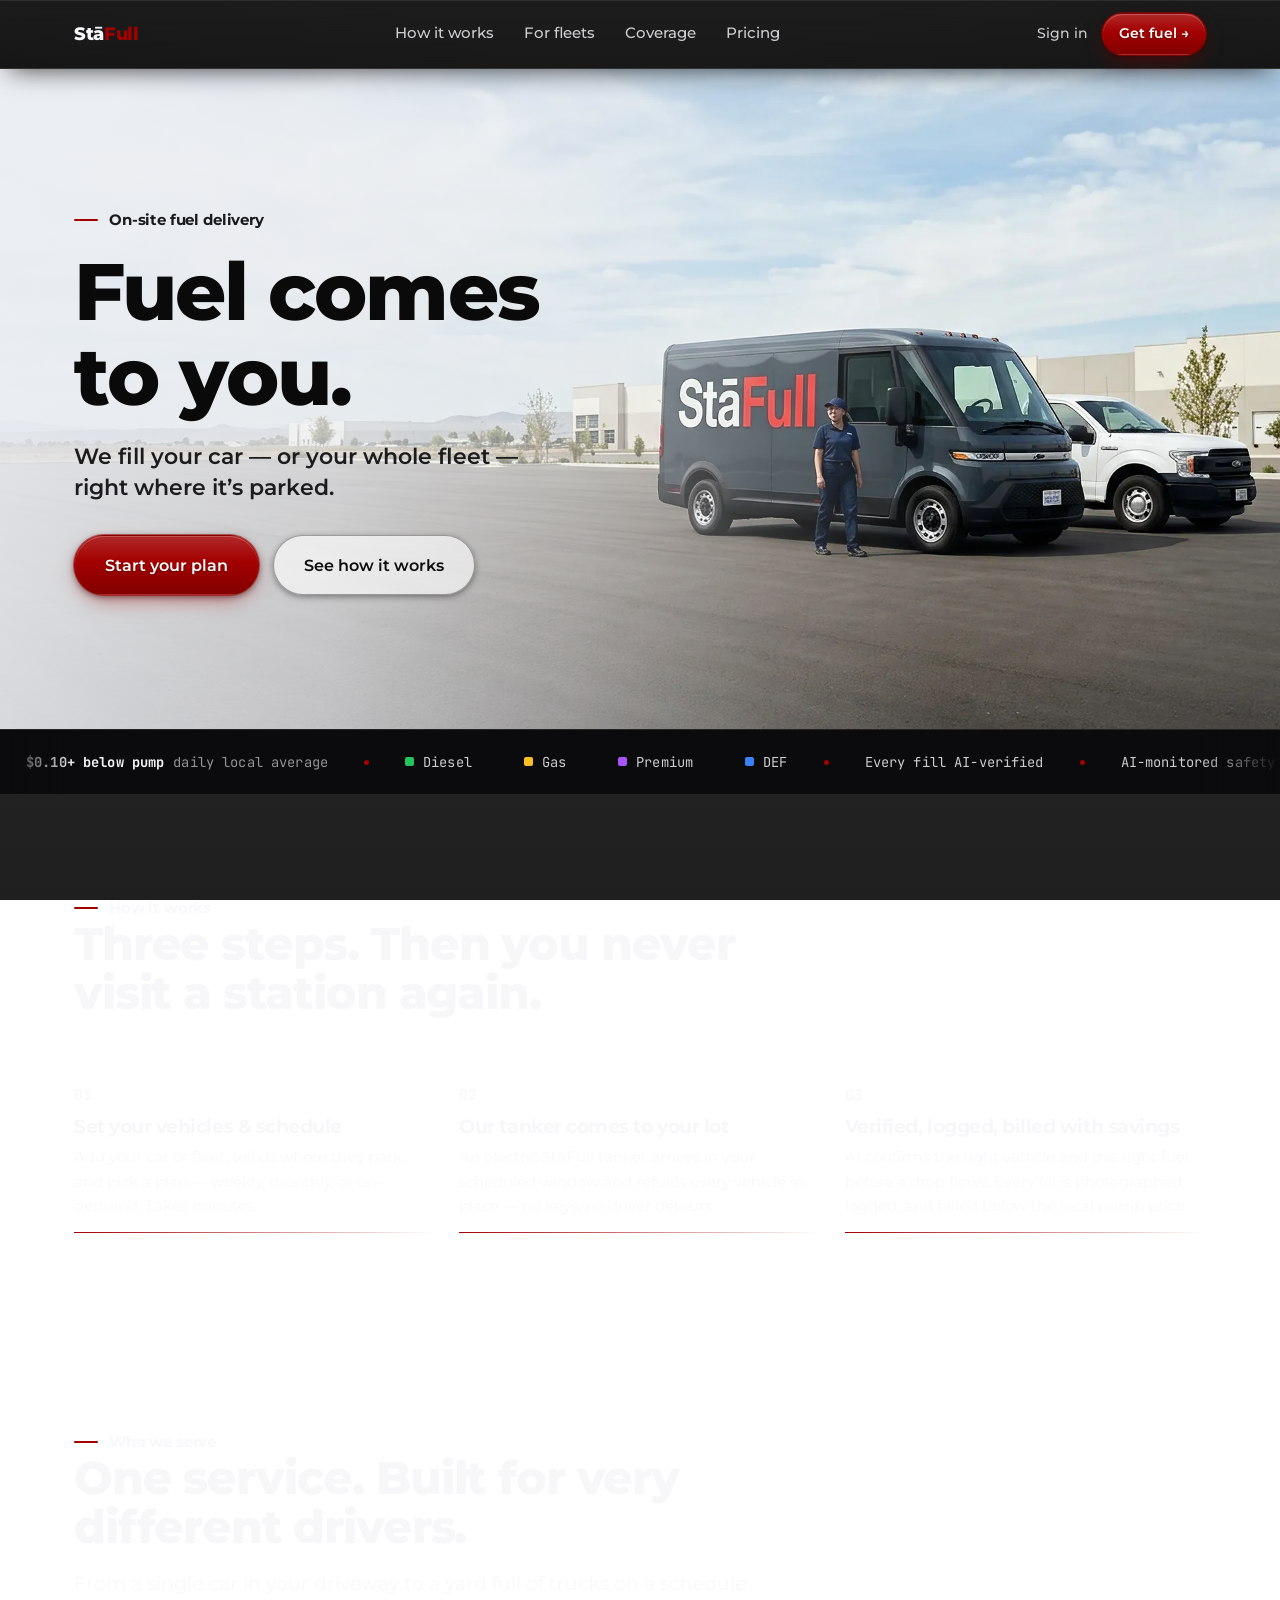
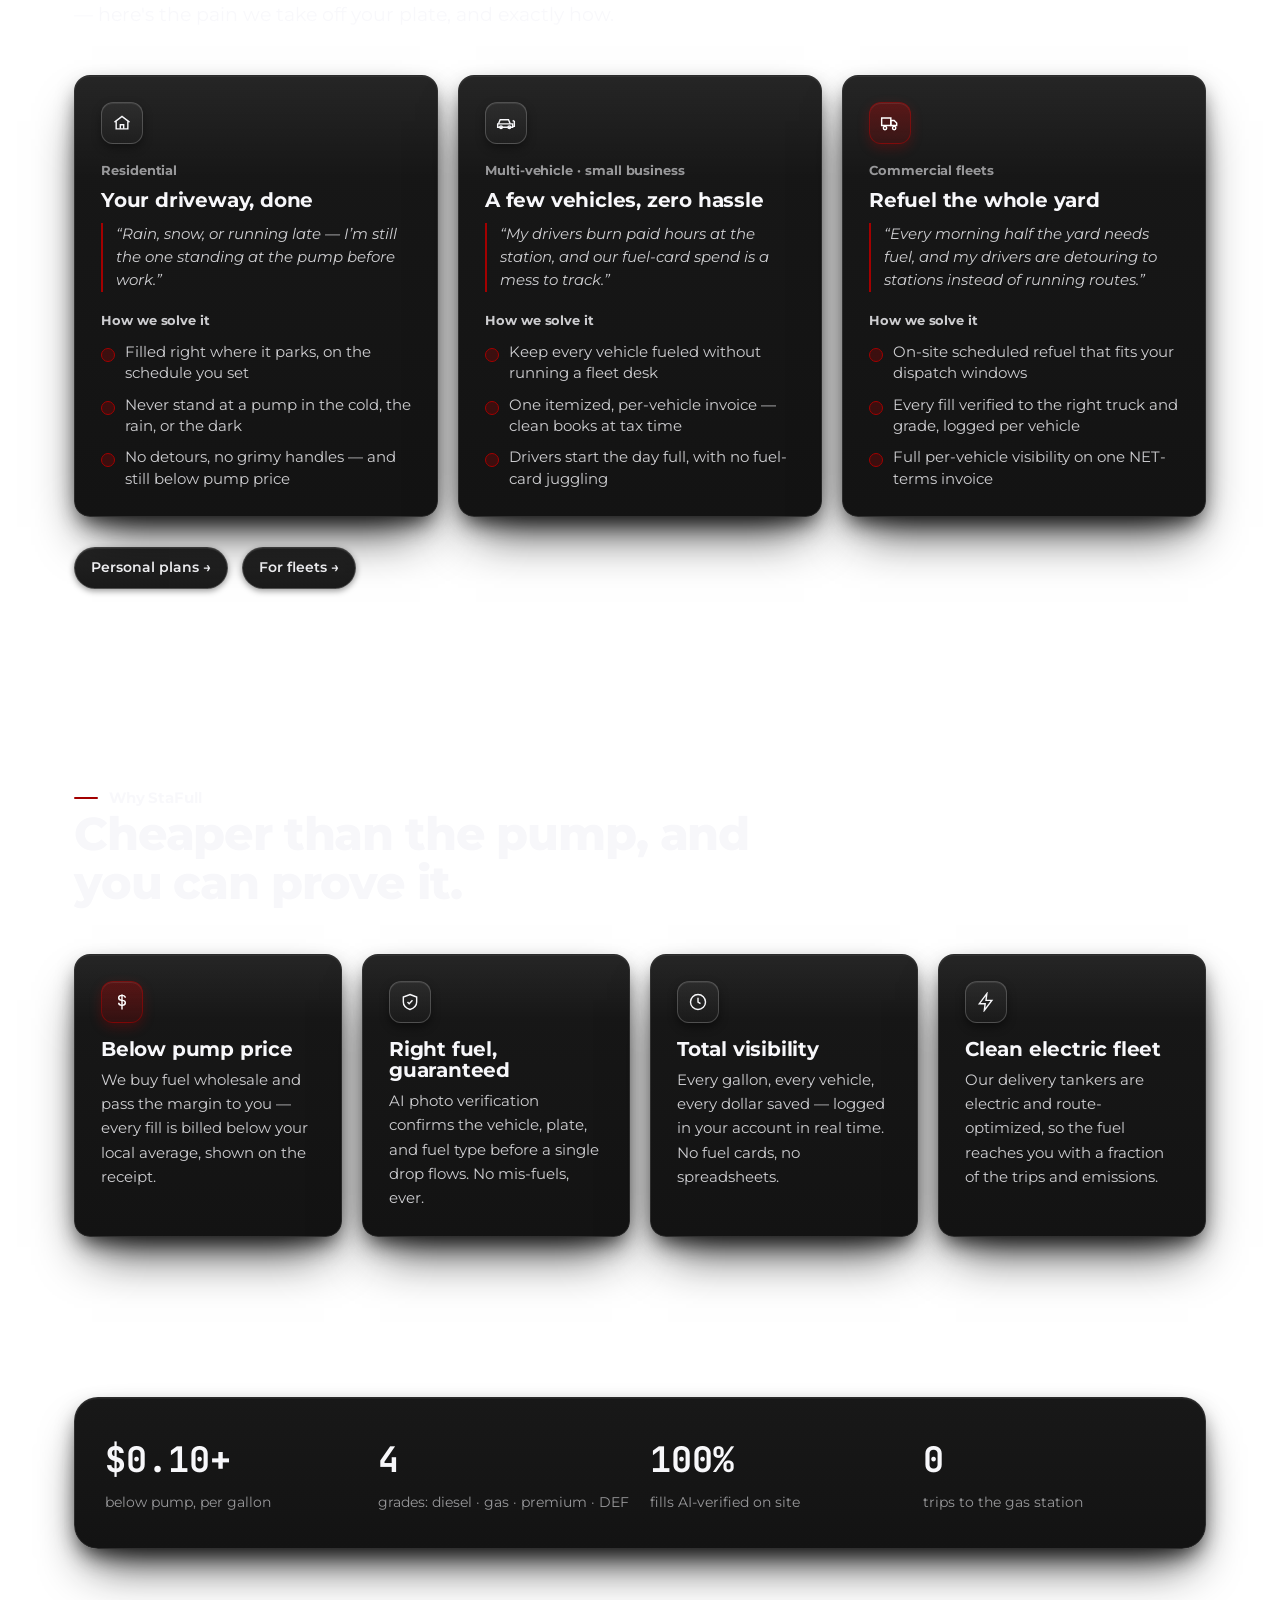
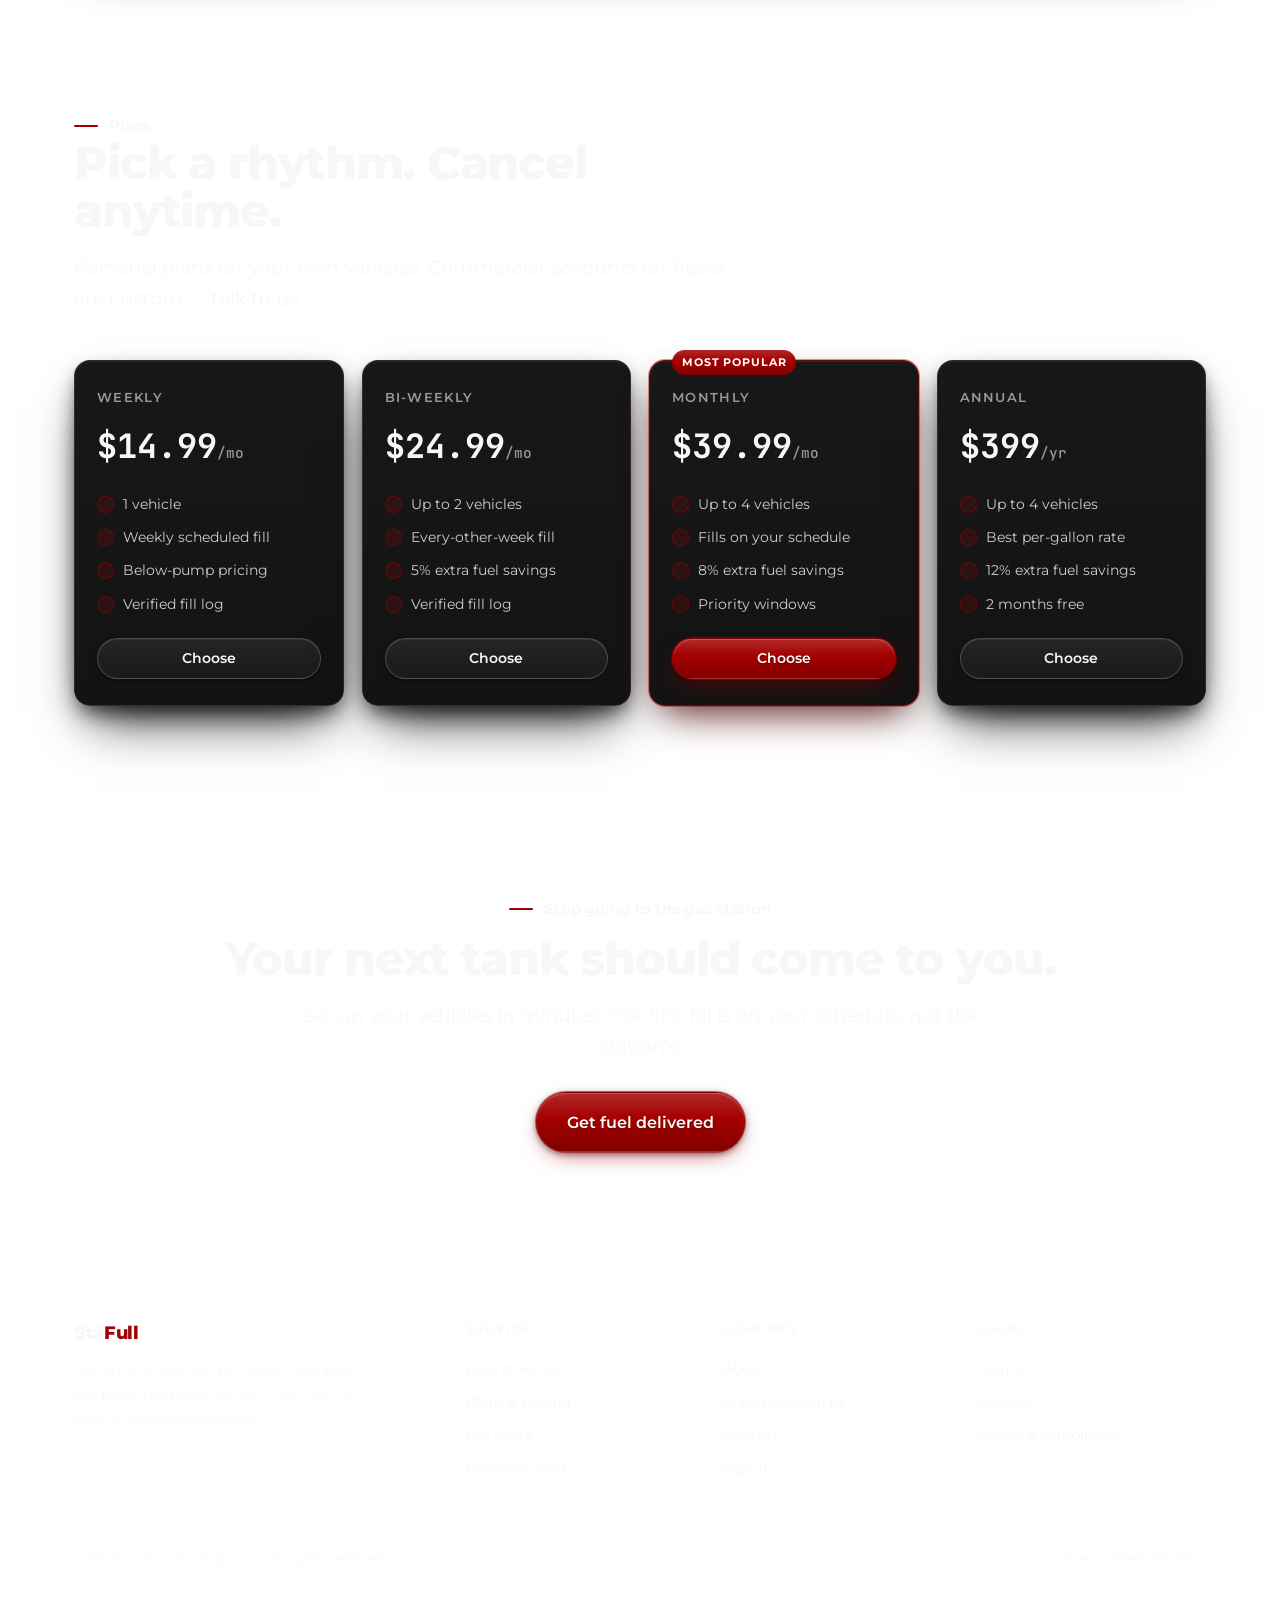
==== index.html @ de15015b "StaFull — marketing site + role-based product demo Mobile on-site fuel-delivery service. Zero-build " ====
<!DOCTYPE html>
<html lang="en">
<head>
<meta charset="UTF-8">
<meta name="viewport" content="width=device-width, initial-scale=1.0">
<title>StaFull — fuel delivered to your vehicle, for less than the pump</title>
<meta name="description" content="StaFull delivers fuel on-site to your car or your whole fleet — diesel, gas, premium, DEF — right where it's parked, for less than the pump. No detours, no fuel cards, every gallon verified.">
<meta name="theme-color" content="#08080a">
<link rel="icon" type="image/svg+xml" href="logo.svg">
<link rel="canonical" href="https://stafull.com/">
<meta property="og:type" content="website">
<meta property="og:title" content="StaFull — fuel comes to you.">
<meta property="og:description" content="On-site fuel delivery for your car or fleet, for less than the pump. Every gallon verified and logged.">
<meta property="og:url" content="https://stafull.com/">
<meta property="og:image" content="https://stafull.com/og.png">
<meta name="twitter:card" content="summary_large_image">
<meta name="twitter:image" content="https://stafull.com/og.png">
<link rel="preconnect" href="https://fonts.googleapis.com">
<link rel="preconnect" href="https://fonts.gstatic.com" crossorigin>
<link href="https://fonts.googleapis.com/css2?family=Montserrat:wght@400;500;600;700;800&family=JetBrains+Mono:wght@400;500;600;700&display=swap" rel="stylesheet">
<link rel="stylesheet" href="styles.css">
</head>
<body>
<a class="skip" href="#main">Skip to content</a>

<header class="site-head">
  <div class="wrap nav">
    <a class="brand" href="index.html" aria-label="StaFull home">
      
      <span>Stā<b>Full</b></span>
    </a>
    <nav class="nav-links" aria-label="Primary">
      <a href="index.html#how">How it works</a>
      <a href="fleets.html">For fleets</a>
      <a href="coverage.html">Coverage</a>
      <a href="pricing.html">Pricing</a>
    </nav>
    <div class="nav-actions">
      <a href="signin.html" class="signin-link desktop">Sign in</a>
      <a href="signin.html" class="btn btn-red btn-sm">Get fuel &rarr;</a>
      <button class="burger" id="burger" aria-label="Menu" aria-expanded="false"><span></span><span></span><span></span></button>
    </div>
  </div>
  <div class="mobile-menu" id="mobile-menu">
    <a href="index.html#how">How it works</a>
    <a href="fleets.html">For fleets</a>
    <a href="coverage.html">Coverage</a>
    <a href="pricing.html">Pricing</a>
    <a href="signin.html">Sign in</a>
  </div>
</header>

<main id="main">

<!-- HERO -->
<section class="hero">
  <div class="hero-img" aria-hidden="true">
    <picture><source srcset="hero.webp" type="image/webp"><img src="hero.jpg" alt="A StaFull electric delivery van and uniformed driver parked beside a customer's pickup truck"></picture>
  </div>
  <div class="hero-scrim" aria-hidden="true"></div>
  <div class="wrap hero-inner">
    <div class="hero-copy" data-rise>
      <span class="kicker">On-site fuel delivery</span>
      <h1 class="h-hero">Fuel comes to you.</h1>
      <p class="hero-sub">We fill your car &mdash; or your whole fleet &mdash; right where it&rsquo;s parked.</p>
      <div class="hero-cta">
        <a href="signin.html" class="btn btn-red btn-lg">Start your plan</a>
        <a href="index.html#how" class="btn btn-ghost btn-lg">See how it works</a>
      </div>
    </div>
  </div>
</section>

<!-- TRUST MARQUEE — section separator -->
<div class="mq" aria-label="StaFull at a glance: $0.10 or more below pump on the daily local average; diesel, gas, premium and DEF; every fill AI-verified; AI-monitored safety; no fuel cards; on your schedule; cancel anytime; licensed and insured; EV tanker fleet; serving Dallas–Fort Worth. Compliant with US DOT, PHMSA hazmat regulations, EPA SPCC, OSHA and NFPA 30A.">
  <div class="mq-track" aria-hidden="true">
    <span class="mq-item"><b>$0.10+ below pump</b><span class="mq-mut">daily local average</span></span><span class="mq-dot"></span>
    <span class="mq-item"><i class="mq-fd diesel"></i>Diesel</span><span class="mq-item"><i class="mq-fd gas"></i>Gas</span><span class="mq-item"><i class="mq-fd premium"></i>Premium</span><span class="mq-item"><i class="mq-fd def"></i>DEF</span><span class="mq-dot"></span>
    <span class="mq-item">Every fill AI-verified</span><span class="mq-dot"></span>
    <span class="mq-item">AI-monitored safety</span><span class="mq-dot"></span>
    <span class="mq-item">No fuel cards</span><span class="mq-dot"></span>
    <span class="mq-item">On your schedule</span><span class="mq-dot"></span>
    <span class="mq-item">Cancel anytime</span><span class="mq-dot"></span>
    <span class="mq-item">Licensed &amp; insured</span><span class="mq-dot"></span>
    <span class="mq-item">EV tanker fleet</span><span class="mq-dot"></span>
    <span class="mq-item">Serving Dallas&ndash;Fort Worth</span><span class="mq-dot"></span>
    <img class="mq-badge" src="assets/reg-dot.svg" alt="US DOT compliant" width="74" height="38"><img class="mq-badge" src="assets/reg-phmsa.svg" alt="PHMSA hazmat compliant" width="100" height="38"><img class="mq-badge" src="assets/reg-epa.svg" alt="EPA SPCC compliant" width="74" height="38"><img class="mq-badge" src="assets/reg-osha.svg" alt="OSHA compliant" width="84" height="38"><img class="mq-badge" src="assets/reg-nfpa.svg" alt="NFPA 30A compliant" width="120" height="38"><span class="mq-dot"></span>
    <span class="mq-item"><b>$0.10+ below pump</b><span class="mq-mut">daily local average</span></span><span class="mq-dot"></span>
    <span class="mq-item"><i class="mq-fd diesel"></i>Diesel</span><span class="mq-item"><i class="mq-fd gas"></i>Gas</span><span class="mq-item"><i class="mq-fd premium"></i>Premium</span><span class="mq-item"><i class="mq-fd def"></i>DEF</span><span class="mq-dot"></span>
    <span class="mq-item">Every fill AI-verified</span><span class="mq-dot"></span>
    <span class="mq-item">AI-monitored safety</span><span class="mq-dot"></span>
    <span class="mq-item">No fuel cards</span><span class="mq-dot"></span>
    <span class="mq-item">On your schedule</span><span class="mq-dot"></span>
    <span class="mq-item">Cancel anytime</span><span class="mq-dot"></span>
    <span class="mq-item">Licensed &amp; insured</span><span class="mq-dot"></span>
    <span class="mq-item">EV tanker fleet</span><span class="mq-dot"></span>
    <span class="mq-item">Serving Dallas&ndash;Fort Worth</span><span class="mq-dot"></span>
    <img class="mq-badge" src="assets/reg-dot.svg" alt="" width="74" height="38"><img class="mq-badge" src="assets/reg-phmsa.svg" alt="" width="100" height="38"><img class="mq-badge" src="assets/reg-epa.svg" alt="" width="74" height="38"><img class="mq-badge" src="assets/reg-osha.svg" alt="" width="84" height="38"><img class="mq-badge" src="assets/reg-nfpa.svg" alt="" width="120" height="38"><span class="mq-dot"></span>
  </div>
</div>

<!-- HOW IT WORKS -->
<section class="section" id="how"><div class="wrap">
  <div class="section-head" data-rise>
    <span class="kicker">How it works</span>
    <h2 class="h2">Three steps. Then you never visit a station again.</h2>
  </div>
  <div class="steps">
    <div class="step" data-rise><h3>Set your vehicles &amp; schedule</h3><p>Add your car or fleet, tell us where they park, and pick a plan — weekly, monthly, or on-demand. Takes minutes.</p><div class="step-line"></div></div>
    <div class="step" data-rise><h3>Our tanker comes to your lot</h3><p>An electric StaFull tanker arrives in your scheduled window and refuels every vehicle in place — no keys, no driver detours.</p><div class="step-line"></div></div>
    <div class="step" data-rise><h3>Verified, logged, billed with savings</h3><p>AI confirms the right vehicle and the right fuel before a drop flows. Every fill is photographed, logged, and billed below the local pump price.</p><div class="step-line"></div></div>
  </div>
</div></section>

<!-- WHO WE SERVE -->
<section class="section"><div class="wrap">
  <div class="section-head" data-rise>
    <span class="kicker">Who we serve</span>
    <h2 class="h2">One service. Built for very different drivers.</h2>
    <p class="lede">From a single car in your driveway to a yard full of trucks on a schedule — here's the pain we take off your plate, and exactly how.</p>
  </div>
  <div class="grid g-3">
    <div class="card seg" data-rise>
      <div class="ic"><svg viewBox="0 0 24 24" width="20" height="20" fill="none" stroke="currentColor" stroke-width="1.7"><path d="M3 11l9-7 9 7"/><path d="M5 10v9h14v-9"/><path d="M10 19v-5h4v5"/></svg></div>
      <span class="num-tag">Residential</span>
      <h3 class="h3">Your driveway, done</h3>
      <p class="seg-pain">&ldquo;Rain, snow, or running late &mdash; I&rsquo;m still the one standing at the pump before work.&rdquo;</p>
      <p class="label-need">How we solve it</p>
      <ul class="seg-sol">
        <li>Filled right where it parks, on the schedule you set</li>
        <li>Never stand at a pump in the cold, the rain, or the dark</li>
        <li>No detours, no grimy handles &mdash; and still below pump price</li>
      </ul>
    </div>
    <div class="card seg" data-rise>
      <div class="ic"><svg viewBox="0 0 24 24" width="20" height="20" fill="none" stroke="currentColor" stroke-width="1.7"><path d="M3 13l2-5h10l2 5"/><path d="M2 13h18v4H2z"/><circle cx="6" cy="17" r="1.6"/><circle cx="16" cy="17" r="1.6"/><path d="M20 9l2 1v6h-2"/></svg></div>
      <span class="num-tag">Multi-vehicle &middot; small business</span>
      <h3 class="h3">A few vehicles, zero hassle</h3>
      <p class="seg-pain">&ldquo;My drivers burn paid hours at the station, and our fuel-card spend is a mess to track.&rdquo;</p>
      <p class="label-need">How we solve it</p>
      <ul class="seg-sol">
        <li>Keep every vehicle fueled without running a fleet desk</li>
        <li>One itemized, per-vehicle invoice &mdash; clean books at tax time</li>
        <li>Drivers start the day full, with no fuel-card juggling</li>
      </ul>
    </div>
    <div class="card seg" data-rise>
      <div class="ic red"><svg viewBox="0 0 24 24" width="20" height="20" fill="none" stroke="currentColor" stroke-width="1.7"><path d="M2 6h11v9H2z"/><path d="M13 9h4l3 3v3h-7z"/><circle cx="6" cy="18" r="2"/><circle cx="17" cy="18" r="2"/></svg></div>
      <span class="num-tag">Commercial fleets</span>
      <h3 class="h3">Refuel the whole yard</h3>
      <p class="seg-pain">&ldquo;Every morning half the yard needs fuel, and my drivers are detouring to stations instead of running routes.&rdquo;</p>
      <p class="label-need">How we solve it</p>
      <ul class="seg-sol">
        <li>On-site scheduled refuel that fits your dispatch windows</li>
        <li>Every fill verified to the right truck and grade, logged per vehicle</li>
        <li>Full per-vehicle visibility on one NET-terms invoice</li>
      </ul>
    </div>
  </div>
  <div style="margin-top:30px;display:flex;gap:14px;flex-wrap:wrap" data-rise>
    <a href="pricing.html" class="btn btn-ghost btn-sm">Personal plans &rarr;</a>
    <a href="fleets.html" class="btn btn-ghost btn-sm">For fleets &rarr;</a>
  </div>
</div></section>

<!-- WHY -->
<section class="section"><div class="wrap">
  <div class="section-head" data-rise>
    <span class="kicker">Why StaFull</span>
    <h2 class="h2">Cheaper than the pump, and you can prove it.</h2>
  </div>
  <div class="grid g-4">
    <div class="card" data-rise><div class="ic red"><svg viewBox="0 0 24 24" width="20" height="20" fill="none" stroke="currentColor" stroke-width="1.7"><path d="M12 3v18"/><path d="M16 7c0-1.7-1.8-3-4-3S8 5.3 8 7s1.8 3 4 3 4 1.3 4 3-1.8 3-4 3-4-1.3-4-3"/></svg></div><h3 class="h3">Below pump price</h3><p>We buy fuel wholesale and pass the margin to you — every fill is billed below your local average, shown on the receipt.</p></div>
    <div class="card" data-rise><div class="ic"><svg viewBox="0 0 24 24" width="20" height="20" fill="none" stroke="currentColor" stroke-width="1.7"><path d="M12 3l8 3v6c0 5-3.5 7.5-8 9-4.5-1.5-8-4-8-9V6z"/><path d="M9 12l2 2 4-4"/></svg></div><h3 class="h3">Right fuel, guaranteed</h3><p>AI photo verification confirms the vehicle, plate, and fuel type before a single drop flows. No mis-fuels, ever.</p></div>
    <div class="card" data-rise><div class="ic"><svg viewBox="0 0 24 24" width="20" height="20" fill="none" stroke="currentColor" stroke-width="1.7"><circle cx="12" cy="12" r="9"/><path d="M12 7v5l3 2"/></svg></div><h3 class="h3">Total visibility</h3><p>Every gallon, every vehicle, every dollar saved — logged in your account in real time. No fuel cards, no spreadsheets.</p></div>
    <div class="card" data-rise><div class="ic"><svg viewBox="0 0 24 24" width="20" height="20" fill="none" stroke="currentColor" stroke-width="1.7"><path d="M13 2L4 14h7l-1 8 9-12h-7z"/></svg></div><h3 class="h3">Clean electric fleet</h3><p>Our delivery tankers are electric and route-optimized, so the fuel reaches you with a fraction of the trips and emissions.</p></div>
  </div>
</div></section>

<!-- STAT BAND -->
<section class="section-sm"><div class="wrap">
  <div class="statband">
    <div class="s" data-rise><b>$0.10+</b><span>below pump, per gallon</span></div>
    <div class="s" data-rise><b>4</b><span>grades: diesel · gas · premium · DEF</span></div>
    <div class="s" data-rise><b>100%</b><span>fills AI-verified on site</span></div>
    <div class="s" data-rise><b>0</b><span>trips to the gas station</span></div>
  </div>
</div></section>

<!-- PRICING TEASER -->
<section class="section" id="pricing"><div class="wrap">
  <div class="section-head" data-rise>
    <span class="kicker">Plans</span>
    <h2 class="h2">Pick a rhythm. Cancel anytime.</h2>
    <p class="lede">Personal plans for your own vehicles. Commercial accounts for fleets are custom — <a href="fleets.html" class="accent">talk to us</a>.</p>
  </div>
  <div class="plans">
    <div class="plan" data-rise><div class="pname">Weekly</div><div class="price">$14.99<small>/mo</small></div><ul><li>1 vehicle</li><li>Weekly scheduled fill</li><li>Below-pump pricing</li><li>Verified fill log</li></ul><a href="signin.html" class="btn btn-ghost btn-sm" style="width:100%;justify-content:center">Choose</a></div>
    <div class="plan" data-rise><div class="pname">Bi-weekly</div><div class="price">$24.99<small>/mo</small></div><ul><li>Up to 2 vehicles</li><li>Every-other-week fill</li><li>5% extra fuel savings</li><li>Verified fill log</li></ul><a href="signin.html" class="btn btn-ghost btn-sm" style="width:100%;justify-content:center">Choose</a></div>
    <div class="plan pop" data-rise><span class="tag">Most popular</span><div class="pname">Monthly</div><div class="price">$39.99<small>/mo</small></div><ul><li>Up to 4 vehicles</li><li>Fills on your schedule</li><li>8% extra fuel savings</li><li>Priority windows</li></ul><a href="signin.html" class="btn btn-red btn-sm" style="width:100%;justify-content:center">Choose</a></div>
    <div class="plan" data-rise><div class="pname">Annual</div><div class="price">$399<small>/yr</small></div><ul><li>Up to 4 vehicles</li><li>Best per-gallon rate</li><li>12% extra fuel savings</li><li>2 months free</li></ul><a href="signin.html" class="btn btn-ghost btn-sm" style="width:100%;justify-content:center">Choose</a></div>
  </div>
</div></section>

<!-- CTA -->
<section class="cta-band"><div class="wrap" data-rise>
  <span class="kicker" style="justify-content:center">Stop going to the gas station</span>
  <h2 class="h2" style="margin-top:14px">Your next tank should come to you.</h2>
  <p class="lede" style="text-align:center">Set up your vehicles in minutes. The first fill is on your schedule, not the station's.</p>
  <a href="signin.html" class="btn btn-red btn-lg">Get fuel delivered</a>
</div></section>

</main>

<footer class="footer"><div class="wrap">
  <div class="footer-grid">
    <div>
      <a class="brand" href="index.html" aria-label="StaFull home"><span>Stā<b>Full</b></span></a>
      <p class="footer-blurb">On-site fuel delivery for drivers and fleets. We bring the pump to you — for less. A StaFull Holdings company.</p>
    </div>
    <nav class="footer-col" aria-label="Service"><h4>Service</h4><a href="index.html#how">How it works</a><a href="pricing.html">Plans &amp; pricing</a><a href="fleets.html">For fleets</a><a href="coverage.html">Coverage area</a></nav>
    <nav class="footer-col" aria-label="Company"><h4>Company</h4><a href="about.html">About</a><a href="contact.html">Franchise with us</a><a href="contact.html">Contact</a><a href="signin.html">Sign in</a></nav>
    <nav class="footer-col" aria-label="Legal"><h4>Legal</h4><a href="legal.html#terms">Terms</a><a href="legal.html#privacy">Privacy</a><a href="legal.html#safety">Safety &amp; compliance</a></nav>
  </div>
  <div class="footer-base">
    <span>&copy; 2026 StaFull Holdings, LLC. All rights reserved.</span>
    <span class="mono">Fuel comes to you.</span>
  </div>
</div></footer>

<script src="script.js"></script>
</body>
</html>
---- styles.css ----
/* ======================================================================
   StaFull — real fuel-delivery business. Dark monochrome + single red accent.
   Design system: marketing + shared primitives (the app chrome extends this).
   ====================================================================== */

:root{
  /* NEUTRAL greys only — pure R=G=B, no blue/purple/red tint anywhere in surfaces. */
  --ink-900:#060606;          /* page (deepest) */
  --ink-850:#0d0d0d;
  --ink-800:#141414;          /* card base */
  --ink-750:#1a1a1a;
  --ink-700:#222222;          /* raised */
  --ink-600:#2c2c2c;          /* hover / chips */
  /* page BG = lighter neutral-grey gradient, MORE gradient (wide range, lit top).
     No colored wash — pure greyscale so it never reads purple. */
  --page-grad:
    radial-gradient(1200px 760px at 50% -14%, rgba(255,255,255,.09), transparent 60%),
    linear-gradient(180deg,#3c3c3c 0%,#2c2c2c 42%,#1f1f1f 100%);
  /* cards = DARKER than the page, LESS gradient (nearly flat), neutral */
  --card-grad:linear-gradient(180deg,#181818,#131313);
  --raise-grad:linear-gradient(180deg,#242424,#1a1a1a);
  --sheen:linear-gradient(180deg,rgba(255,255,255,.06),transparent 50%);

  /* the ONE accent — brand red ONLY. No tints, shades, or other hues.
     Used as FILLS / marks (button bg, dot, bar, border) — never as body/heading text.
     red-grad keeps the single hue but adds a top sheen for dimensionality. */
  --red:#a30000;
  --red-bright:#a30000;
  --red-text:#a30000;
  --red-grad:linear-gradient(180deg,rgba(255,255,255,.16),rgba(255,255,255,0) 44%,rgba(0,0,0,.20)),#a30000;
  --red-glow:0 0 0 1px rgba(163,0,0,.55),0 1px 0 rgba(255,255,255,.22) inset,0 8px 22px -6px rgba(163,0,0,.55),0 2px 6px rgba(0,0,0,.5);

  /* SEMANTIC palette — bright, pure. FUNCTIONAL INDICATORS ONLY (status pills,
     alerts, fuel-grade chips). NEVER used for page/card/text colors. The only
     red anywhere is the brand red #a30000 above — no other red shade exists. */
  --ok:#22c55e;      /* green  — success / complete / paid / active / verified */
  --info:#3b82f6;    /* blue   — en route / driving / informational */
  --live:#06b6d4;    /* cyan   — in progress / dispensing / on route (active flow) */
  --warn:#fbbf24;    /* amber  — scheduled / pre-trip / ramping / due */
  --purple:#a855f7;  /* premium fuel grade */

  /* text (monochrome) — lifted for contrast/readability */
  --fg:#f7f7fa;
  --fg-2:rgba(247,247,250,.82);
  --fg-3:rgba(247,247,250,.58);
  --fg-4:rgba(247,247,250,.40);

  /* lines + shadow + edge highlights (depth) */
  --line:rgba(255,255,255,.10);
  --line-2:rgba(255,255,255,.20);
  --hi:inset 0 1px 0 rgba(255,255,255,.08);          /* top edge highlight */
  --hi-strong:inset 0 1px 0 rgba(255,255,255,.12);
  /* HEAVY drop shadows under cards */
  --sh:0 1px 0 rgba(255,255,255,.05) inset,0 10px 22px -6px rgba(0,0,0,.8),0 28px 50px -18px rgba(0,0,0,.92);
  --sh-lg:0 1px 0 rgba(255,255,255,.06) inset,0 16px 32px -8px rgba(0,0,0,.85),0 56px 100px -28px rgba(0,0,0,.96);
  /* recessed inset for text fields */
  --inset:inset 0 2px 6px rgba(0,0,0,.75),inset 0 1px 0 rgba(0,0,0,.5);

  --r:10px; --r-lg:16px; --r-xl:24px; --r-pill:999px;
  --max:1180px;
  --font:'Montserrat',system-ui,-apple-system,Segoe UI,sans-serif;
  --mono:'JetBrains Mono',ui-monospace,'Cascadia Code',Menlo,Consolas,monospace;
  --t:.18s cubic-bezier(.4,0,.2,1);
}

*{margin:0;padding:0;box-sizing:border-box}
html{scroll-behavior:smooth}
body{
  background:var(--page-grad);background-attachment:fixed;color:var(--fg);
  font-family:var(--font);font-size:16px;line-height:1.6;-webkit-font-smoothing:antialiased;
  min-height:100vh;overflow-x:hidden;
}
a{color:inherit;text-decoration:none}
img,svg{display:block;max-width:100%}
.wrap{width:100%;max-width:var(--max);margin:0 auto;padding:0 24px}
.mono{font-family:var(--mono);letter-spacing:-.01em}
.skip{position:absolute;left:-9999px}
.skip:focus{left:14px;top:14px;z-index:200;background:var(--red);color:#fff;padding:10px 16px;border-radius:var(--r)}

/* eyebrow / kicker — clean, readable Montserrat (no mono, no all-caps tracking) */
.kicker{display:inline-flex;align-items:center;gap:11px;font-family:var(--font);font-size:.95rem;
  font-weight:700;letter-spacing:-.01em;text-transform:none;color:var(--fg-2)}
.kicker::before{content:"";width:24px;height:2px;background:var(--red);border-radius:2px}

/* type scale */
h1,h2,h3{line-height:1.06;letter-spacing:-.025em;font-weight:700}
.h-hero{font-size:clamp(2.7rem,6.4vw,5rem);font-weight:800}
.h2{font-size:clamp(1.9rem,3.6vw,2.9rem);font-weight:800}
.h3{font-size:1.25rem;font-weight:700;letter-spacing:-.01em}
.lede{color:var(--fg-2);font-size:clamp(1.02rem,1.5vw,1.2rem);max-width:54ch}
/* headings stay monochrome — red is never used as text. .accent just keeps full white emphasis. */
.accent{color:var(--fg)}
a.accent{text-decoration:underline;text-underline-offset:3px;text-decoration-color:rgba(255,255,255,.32)}

/* ---------- buttons ---------- */
.btn{display:inline-flex;align-items:center;gap:9px;font-weight:600;font-size:.95rem;
  padding:13px 22px;border-radius:var(--r-pill);border:1px solid transparent;cursor:pointer;
  transition:transform var(--t),background var(--t),border-color var(--t),box-shadow var(--t);font-family:inherit}
.btn:hover{transform:translateY(-1px)}
.btn-red{background:var(--red-grad);color:#fff;box-shadow:var(--red-glow);text-shadow:0 1px 1px rgba(0,0,0,.35)}
.btn-red:hover{filter:brightness(1.1)}
.btn-red:active{transform:translateY(0);filter:brightness(.96)}
.btn-ghost{background:var(--raise-grad);color:var(--fg);border-color:var(--line-2);box-shadow:var(--hi),0 2px 6px rgba(0,0,0,.4)}
.btn-ghost:hover{background:linear-gradient(180deg,#33343e,#23242c);border-color:rgba(255,255,255,.28)}
.btn-sm{padding:9px 16px;font-size:.85rem}
.btn-lg{padding:16px 30px;font-size:1.02rem}

/* ---------- recessed text fields (global) ---------- */
input[type=text],input[type=email],input[type=password],input[type=search],input[type=tel],input[type=number],
textarea,select,.fld input,.fld select,.af input,.field input,.field textarea{
  background:linear-gradient(180deg,#0c0c0c,#121212)!important;color:var(--fg);
  border:1px solid rgba(255,255,255,.10)!important;border-radius:var(--r);
  box-shadow:var(--inset)!important;font-family:inherit}
input::placeholder,textarea::placeholder{color:var(--fg-4)}
input:focus,textarea:focus,select:focus{outline:none;border-color:rgba(255,255,255,.30)!important;
  box-shadow:var(--inset),0 0 0 3px rgba(255,255,255,.06)!important}

/* ---------- nav ---------- */
.site-head{position:sticky;top:0;z-index:60;backdrop-filter:blur(16px);
  background:linear-gradient(180deg,rgba(22,22,22,.86),rgba(10,10,10,.74));
  border-bottom:1px solid var(--line);box-shadow:var(--hi),0 10px 26px -10px rgba(0,0,0,.75)}
.nav{display:flex;align-items:center;justify-content:space-between;height:68px}
.brand{display:flex;align-items:center;gap:11px;font-weight:800;letter-spacing:-.02em;font-size:1.12rem}
.brand img,.brand svg{width:30px;height:30px}
.brand b{color:var(--red);font-weight:800}
.brand .wm-a{font-style:normal;position:relative;display:inline-block}
.brand .wm-a::after{content:"";position:absolute;left:50%;transform:translateX(-50%);width:.62em;top:-.05em;height:2.5px;background:var(--red);border-radius:2px}
.nav-links{display:flex;align-items:center;gap:30px}
.nav-links a:not(.btn){color:var(--fg-2);font-size:.92rem;font-weight:500;transition:color var(--t)}
.nav-links a:not(.btn):hover,.nav-links a[aria-current]{color:var(--fg)}
.nav-actions{display:flex;align-items:center;gap:14px}
.signin-link{color:var(--fg-2);font-size:.9rem;font-weight:500}
.signin-link:hover{color:var(--fg)}
.burger{display:none;width:42px;height:42px;border:1px solid var(--line-2);border-radius:var(--r);
  background:rgba(255,255,255,.03);color:var(--fg);cursor:pointer;place-items:center}
.burger span{display:block;width:18px;height:2px;background:currentColor;margin:3px auto;border-radius:2px}
.mobile-menu{display:none;flex-direction:column;gap:4px;padding:12px 24px 20px;border-bottom:1px solid var(--line);background:var(--ink-850)}
.mobile-menu.open{display:flex}
.mobile-menu a{padding:11px 6px;color:var(--fg-2);border-bottom:1px solid var(--line)}
.mobile-menu a:last-child{border:0}

/* ---------- sections ---------- */
.section{padding:96px 0;position:relative}
.section-sm{padding:64px 0}
.section-head{max-width:62ch;margin-bottom:46px}
.section-head .lede{margin-top:16px}

/* ---------- hero ---------- */
.hero{padding:78px 0 64px;position:relative}
.hero-grid{display:grid;grid-template-columns:1.05fr .95fr;gap:56px;align-items:center}
.hero h1{margin:18px 0 22px}
.hero .lede{font-size:clamp(1.05rem,1.6vw,1.28rem)}
.hero-cta{display:flex;gap:14px;margin-top:32px;flex-wrap:wrap}
.hero-meta{display:flex;gap:28px;margin-top:36px;flex-wrap:wrap}
.hero-meta .m{display:flex;flex-direction:column}
.hero-meta .m b{font-family:var(--mono);font-size:1.5rem;font-weight:700}
.hero-meta .m span{color:var(--fg-3);font-size:.82rem}

/* ---------- generic cards / grid ---------- */
.grid{display:grid;gap:20px}
.g-2{grid-template-columns:repeat(2,1fr)}
.g-3{grid-template-columns:repeat(3,1fr)}
.g-4{grid-template-columns:repeat(4,1fr)}
.card{background:var(--card-grad);border:1px solid var(--line);border-radius:var(--r-lg);
  padding:26px;position:relative;overflow:hidden;box-shadow:var(--sh);
  transition:border-color var(--t),transform var(--t),box-shadow var(--t)}
.card::before{content:"";position:absolute;inset:0 0 auto;height:46%;background:var(--sheen);pointer-events:none}
.card:hover{border-color:var(--line-2);transform:translateY(-4px);box-shadow:var(--sh-lg)}
.card .ic{width:42px;height:42px;border-radius:12px;display:grid;place-items:center;margin-bottom:16px;
  background:var(--raise-grad);border:1px solid var(--line-2);color:var(--fg);
  box-shadow:var(--hi),0 4px 10px rgba(0,0,0,.45)}
.card .ic.red{background:linear-gradient(180deg,rgba(163,0,0,.42),rgba(163,0,0,.20));border-color:rgba(163,0,0,.55);color:#fff;
  box-shadow:var(--hi),0 4px 12px rgba(163,0,0,.30)}
.card h3{margin-bottom:8px}
.card p{color:var(--fg-2);font-size:.95rem}
.num-tag{font-family:var(--font);color:var(--fg-3);font-size:.84rem;font-weight:700;letter-spacing:-.005em;text-transform:none}

/* who-we-serve segments */
.seg .num-tag{display:block;margin-bottom:8px}
.seg .h3{margin-bottom:12px}
.seg-pain{color:var(--fg-2);font-style:italic;border-left:2px solid var(--red);padding-left:13px;margin:0 0 18px;font-size:.95rem;line-height:1.5}
.seg .label-need{font-family:var(--font);font-size:.84rem;letter-spacing:-.005em;text-transform:none;font-weight:700;color:var(--fg-2);margin:0 0 11px}
.seg-sol{list-style:none;display:flex;flex-direction:column;gap:10px}
.seg-sol li{position:relative;padding-left:24px;color:var(--fg-2);font-size:.92rem;line-height:1.45}
.seg-sol li::before{content:"";position:absolute;left:0;top:6px;width:12px;height:12px;border-radius:50%;
  border:1px solid var(--red);background:rgba(163,0,0,.28)}

/* step list */
.steps{display:grid;grid-template-columns:repeat(3,1fr);gap:24px;counter-reset:s}
.step{position:relative;padding-top:18px}
.step::before{counter-increment:s;content:"0" counter(s);font-family:var(--mono);font-size:.9rem;
  color:var(--fg-2);font-weight:700}
.step h3{margin:10px 0 8px}
.step p{color:var(--fg-2);font-size:.95rem}
.step-line{height:1px;background:linear-gradient(90deg,var(--red),transparent);margin-top:14px}

/* pricing */
.plans{display:grid;grid-template-columns:repeat(4,1fr);gap:18px}
.plan{display:flex;flex-direction:column;background:var(--card-grad);border:1px solid var(--line);border-radius:var(--r-lg);padding:26px 22px;position:relative;
  box-shadow:var(--sh);transition:transform var(--t),box-shadow var(--t),border-color var(--t)}
.plan:hover{transform:translateY(-4px);box-shadow:var(--sh-lg);border-color:var(--line-2)}
.plan.pop{border-color:rgba(163,0,0,.55);box-shadow:var(--hi),0 0 0 1px rgba(163,0,0,.4),0 18px 44px -14px rgba(163,0,0,.4),0 16px 38px -14px rgba(0,0,0,.82)}
.plan.pop:hover{transform:translateY(-4px)}
/* pin every plan's CTA to the bottom so they align across cards of different list lengths */
.plan .btn{margin-top:auto}
.plan .tag{position:absolute;top:-11px;left:22px;background:var(--red-grad);color:#fff;font-size:.68rem;
  font-weight:700;letter-spacing:.08em;text-transform:uppercase;padding:4px 10px;border-radius:var(--r-pill)}
.plan .pname{font-size:.82rem;color:var(--fg-3);font-weight:600;text-transform:uppercase;letter-spacing:.1em}
.plan .price{font-family:var(--mono);font-size:2.1rem;font-weight:700;margin:12px 0 2px}
.plan .price small{font-size:.9rem;color:var(--fg-3);font-weight:500}
.plan ul{list-style:none;margin:18px 0 22px;display:flex;flex-direction:column;gap:10px}
.plan li{color:var(--fg-2);font-size:.9rem;display:flex;gap:9px;align-items:flex-start}
.plan li::before{content:"";flex:none;width:15px;height:15px;margin-top:3px;border-radius:50%;
  background:rgba(163,0,0,.18);border:1px solid rgba(163,0,0,.5)}

/* stat band */
.statband{display:grid;grid-template-columns:repeat(4,1fr);gap:20px;padding:34px 30px;
  background:var(--card-grad);border:1px solid var(--line);border-radius:var(--r-xl);box-shadow:var(--sh)}
.statband .s b{font-family:var(--mono);font-size:2.2rem;font-weight:700;display:block}
.statband .s span{color:var(--fg-3);font-size:.86rem}

/* CTA */
.cta-band{text-align:center;padding:90px 0}
.cta-band h2{margin-bottom:16px}
.cta-band .lede{margin:0 auto 30px}

/* ---------- footer ---------- */
.footer{border-top:1px solid var(--line);padding:56px 0 34px;margin-top:20px}
.footer-grid{display:grid;grid-template-columns:1.6fr 1fr 1fr 1fr;gap:30px}
.footer-blurb{color:var(--fg-3);font-size:.9rem;margin-top:14px;max-width:34ch}
.footer h4{font-size:.78rem;text-transform:uppercase;letter-spacing:.12em;color:var(--fg-3);margin-bottom:14px}
.footer-col a{display:block;color:var(--fg-2);font-size:.9rem;padding:5px 0;transition:color var(--t)}
.footer-col a:hover{color:var(--fg)}
.footer-base{display:flex;justify-content:space-between;align-items:center;margin-top:40px;
  padding-top:22px;border-top:1px solid var(--line);color:var(--fg-3);font-size:.82rem;flex-wrap:wrap;gap:10px}

/* fuel chips — MONOCHROME (no hue), distinguished by label */
.fuel-chip{display:inline-flex;align-items:center;gap:7px;font-family:var(--mono);font-size:.72rem;
  font-weight:600;color:var(--fg-2);background:rgba(255,255,255,.04);border:1px solid var(--line-2);
  padding:4px 10px;border-radius:var(--r-pill)}
.fuel-chip::before{content:"";width:7px;height:7px;border-radius:2px;background:var(--fg-3)}
/* per-grade dot colors (bright semantic) — chip bg/border stay monochrome */
.fuel-chip-diesel::before{background:var(--ok)}
.fuel-chip-regular::before{background:var(--warn)}
.fuel-chip-premium::before{background:var(--purple)}
.fuel-chip-def::before{background:var(--info)}

/* ---------- hero delivery card ---------- */
.deliver-card{background:var(--card-grad);border:1px solid var(--line-2);border-radius:var(--r-xl);
  padding:24px;box-shadow:var(--sh-lg);position:relative;overflow:hidden}
.deliver-card::before{content:"";position:absolute;inset:0 0 auto;height:1px;
  background:linear-gradient(90deg,transparent,var(--red),transparent)}
.dc-head{display:flex;align-items:center;gap:10px;font-size:.78rem;color:var(--fg-2);margin-bottom:20px}
.dc-dot{width:9px;height:9px;border-radius:50%;background:var(--red-bright);box-shadow:0 0 0 0 rgba(163,0,0,.6);animation:dcpulse 2.2s infinite}
@keyframes dcpulse{0%{box-shadow:0 0 0 0 rgba(163,0,0,.55)}70%{box-shadow:0 0 0 8px rgba(163,0,0,0)}100%{box-shadow:0 0 0 0 rgba(163,0,0,0)}}
.dc-status{font-weight:600;color:var(--fg)}
.dc-eta{margin-left:auto;color:var(--fg-3)}
.dc-veh{display:flex;align-items:center;justify-content:space-between;padding:16px;border:1px solid var(--line);
  border-radius:var(--r);background:rgba(0,0,0,.25);margin-bottom:18px}
.dc-name{font-weight:600;font-size:1rem}
.dc-plate{color:var(--fg-3);font-size:.8rem;margin-top:2px}
.dc-gauge-head,.dc-gauge-foot{display:flex;justify-content:space-between;font-size:.8rem;color:var(--fg-3)}
.dc-gauge-head{margin-bottom:8px}.dc-gauge-head span:last-child{color:var(--fg)}
.dc-gauge-foot{margin-top:8px}
.dc-bar{height:12px;border-radius:var(--r-pill);background:rgba(255,255,255,.06);overflow:hidden;border:1px solid var(--line)}
.dc-bar>span{display:block;height:100%;border-radius:var(--r-pill);background:var(--red-grad);
  box-shadow:0 0 14px rgba(163,0,0,.5);transition:width .9s ease}
.dc-rows{margin-top:20px;display:flex;flex-direction:column;gap:1px;background:var(--line);border:1px solid var(--line);border-radius:var(--r);overflow:hidden}
.dc-row{display:flex;justify-content:space-between;align-items:center;padding:11px 14px;background:var(--ink-800);font-size:.86rem;color:var(--fg-2)}
.dc-row .mono{color:var(--fg)}
.dc-ok{color:var(--fg-2)!important;font-size:.78rem}
/* savings = positive → green highlight (brand red is reserved; muddy red clashes) */
.dc-save{background:rgba(34,197,94,.13);box-shadow:inset 2px 0 0 var(--ok)}
.dc-save span:first-child{color:var(--fg);font-weight:600}
.dc-save .mono{color:#46d98a;font-weight:700}

/* ---------- hero scene ---------- */
.hero{overflow:hidden}
.hero-bg{position:absolute;inset:0;z-index:0;pointer-events:none;
  background:radial-gradient(680px 360px at 90% 20%,rgba(163,0,0,.16),transparent 62%)}
.hero-bg::after{content:"";position:absolute;inset:0;
  background-image:linear-gradient(rgba(255,255,255,.022) 1px,transparent 1px);background-size:100% 42px;
  -webkit-mask:linear-gradient(180deg,transparent,#000 28%,#000 72%,transparent);
  mask:linear-gradient(180deg,transparent,#000 28%,#000 72%,transparent)}
.hero .wrap{position:relative;z-index:1}
.hero-visual{position:relative}
/* full-bleed photo hero — image is the background, copy overlaid on the open left */
.hero{position:relative;min-height:660px;display:flex;align-items:center;padding:64px 0;overflow:hidden}
.hero-img{position:absolute;inset:0;z-index:0}
.hero-img img{width:100%;height:100%;object-fit:cover;object-position:left 66%}
.hero-scrim{position:absolute;inset:0;z-index:1;pointer-events:none;background:
  linear-gradient(90deg,rgba(6,6,8,.92) 0%,rgba(6,6,8,.84) 18%,rgba(6,6,8,.7) 34%,rgba(6,6,8,.52) 48%,rgba(6,6,8,.34) 62%,rgba(6,6,8,.16) 76%,rgba(6,6,8,.05) 88%,transparent 98%)}
.hero-inner{position:relative;z-index:2;width:100%}
.hero .hero-copy{max-width:520px}
.hero-fuels{display:flex;flex-wrap:wrap;gap:10px;margin-top:34px}
.verify-chip{color:var(--fg-2)}
.verify-chip::before{display:none}
.verify-chip svg{width:13px;height:13px;color:var(--ok)}
@media(max-width:760px){
  .hero{min-height:540px}
  .hero-img img{object-position:74% center}
  .hero-scrim{background:linear-gradient(0deg,rgba(6,6,8,.95) 0%,rgba(6,6,8,.78) 46%,rgba(6,6,8,.66) 100%)}
}
.scene-chip{position:absolute;top:6px;left:0;display:flex;gap:11px;align-items:flex-start;
  background:rgba(10,10,13,.82);backdrop-filter:blur(8px);border:1px solid var(--line-2);
  border-radius:14px;padding:13px 16px;z-index:3;box-shadow:var(--sh);max-width:310px}
.scene-chip .dc-dot{margin-top:4px}
.sc-text{display:flex;flex-direction:column;gap:8px}
.sc-label{font-size:.82rem;color:var(--fg-2);font-weight:600}
.sc-bar{width:210px;max-width:100%;height:7px;border-radius:var(--r-pill);background:rgba(255,255,255,.08);overflow:hidden;border:1px solid var(--line)}
.sc-bar>span{display:block;height:100%;background:var(--red);box-shadow:0 0 10px rgba(163,0,0,.6);transition:width .9s ease}
.sc-meta{font-size:.78rem;color:var(--fg-3)}
.sc-meta b{color:var(--fg)}
.sc-ok{color:var(--fg-2)}
@media (max-width:880px){.scene-chip{position:static;max-width:none;margin-bottom:14px}}

/* reveal */
.anim [data-rise]{opacity:0;transform:translateY(18px)}
.anim [data-rise].in{opacity:1;transform:none;transition:opacity .6s,transform .6s}

@media (max-width:880px){
  .hero-grid{grid-template-columns:1fr;gap:34px}
  .g-3,.g-4,.steps,.plans,.statband,.footer-grid{grid-template-columns:1fr}
  .g-2{grid-template-columns:1fr}
  .section{padding:64px 0}
  .nav-links{display:none}
  .signin-link.desktop{display:none}
  .burger{display:grid}
  .plans{grid-template-columns:1fr 1fr}
}
@media (max-width:520px){.plans{grid-template-columns:1fr}.footer-base{flex-direction:column;align-items:flex-start}}

/* hero secondary line (chips moved to the trust marquee below the hero) */
.hero .hero-sub{font-size:clamp(1.1rem,1.7vw,1.4rem);font-weight:600;line-height:1.42;color:var(--fg-2);max-width:30ch;margin:18px 0 0}

/* DESKTOP: dark text on the bright photo + soft LIGHT scrim behind the copy */
@media(min-width:761px){
  .hero-scrim{background:linear-gradient(90deg,rgba(238,240,244,.88) 0%,rgba(238,240,244,.72) 26%,rgba(238,240,244,.46) 45%,rgba(238,240,244,.18) 60%,transparent 74%)}
  .hero .kicker{color:#1a1a1c}
  .hero .h-hero{color:#0a0a0b}
  .hero .hero-sub{color:#1c1c1f}
  .hero .btn-ghost{color:#0d0d0d;border-color:rgba(0,0,0,.34);background:rgba(255,255,255,.62)}
}

/* trust marquee — full-bleed section separator under the hero */
.mq{position:relative;overflow:hidden;background:#0b0b0d;border-top:1px solid var(--line);border-bottom:1px solid var(--line)}
.mq::before,.mq::after{content:"";position:absolute;top:0;bottom:0;width:80px;z-index:2;pointer-events:none}
.mq::before{left:0;background:linear-gradient(90deg,#0b0b0d,transparent)}
.mq::after{right:0;background:linear-gradient(270deg,#0b0b0d,transparent)}
.mq-track{display:flex;align-items:center;width:max-content;padding:17px 0;will-change:transform;backface-visibility:hidden;animation:mq-scroll 60s linear infinite}
.mq:hover .mq-track{animation-play-state:paused}
.mq-item{display:inline-flex;align-items:center;gap:9px;padding:0 26px;font-family:var(--mono);font-size:.86rem;letter-spacing:.01em;color:var(--fg-2);white-space:nowrap}
.mq-item b{color:var(--fg);font-weight:700}
.mq-mut{color:var(--fg-3)}
.mq-fd{width:9px;height:9px;border-radius:2px;background:var(--fg-3);flex:none}
.mq-fd.diesel{background:var(--ok)}.mq-fd.gas{background:var(--warn)}.mq-fd.premium{background:var(--purple)}.mq-fd.def{background:var(--info)}
.mq-dot{width:5px;height:5px;border-radius:50%;background:var(--red);margin:0 10px;flex:none}
.mq-badge{height:30px;width:auto;margin:0 16px;opacity:.9;flex:none}
@keyframes mq-scroll{from{transform:translate3d(0,0,0)}to{transform:translate3d(-50%,0,0)}}
@media(prefers-reduced-motion:reduce){.mq-track{animation:none;flex-wrap:wrap;justify-content:center;width:100%;padding:14px 16px}.mq::before,.mq::after{display:none}}
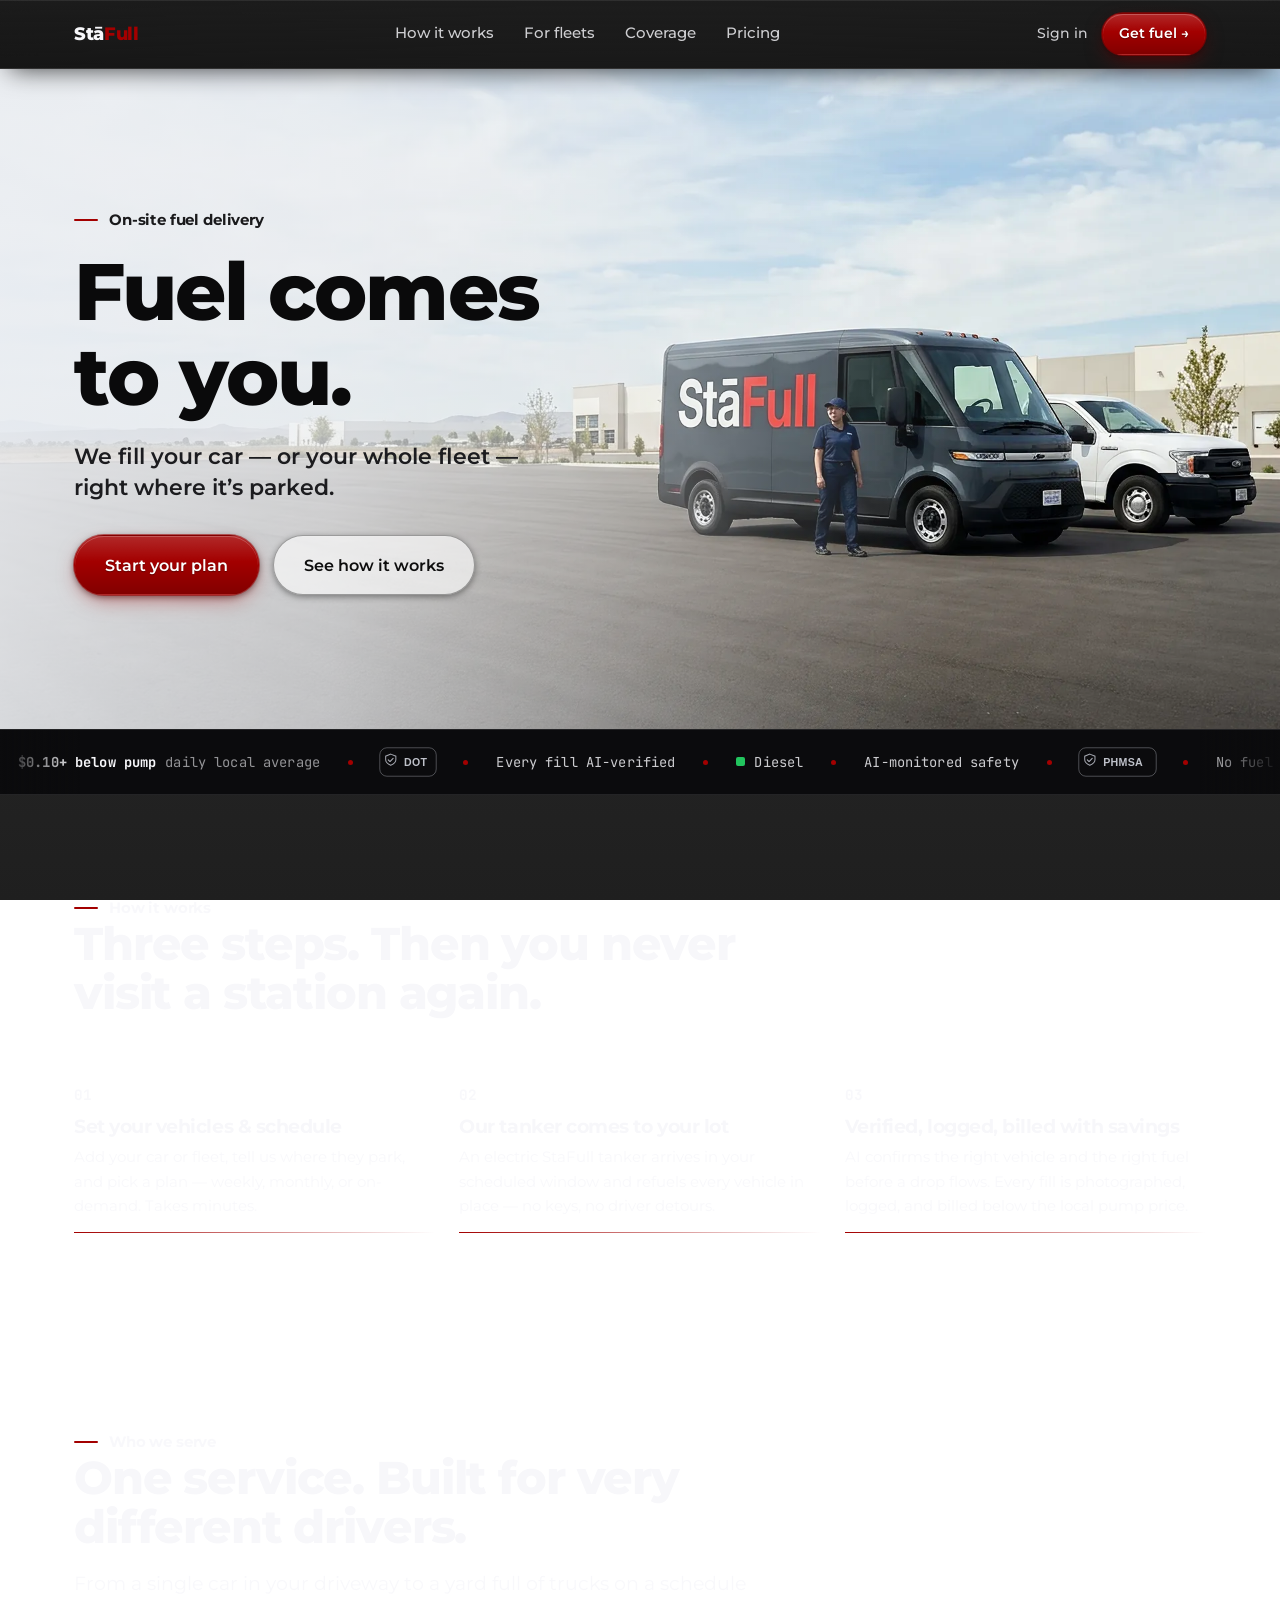
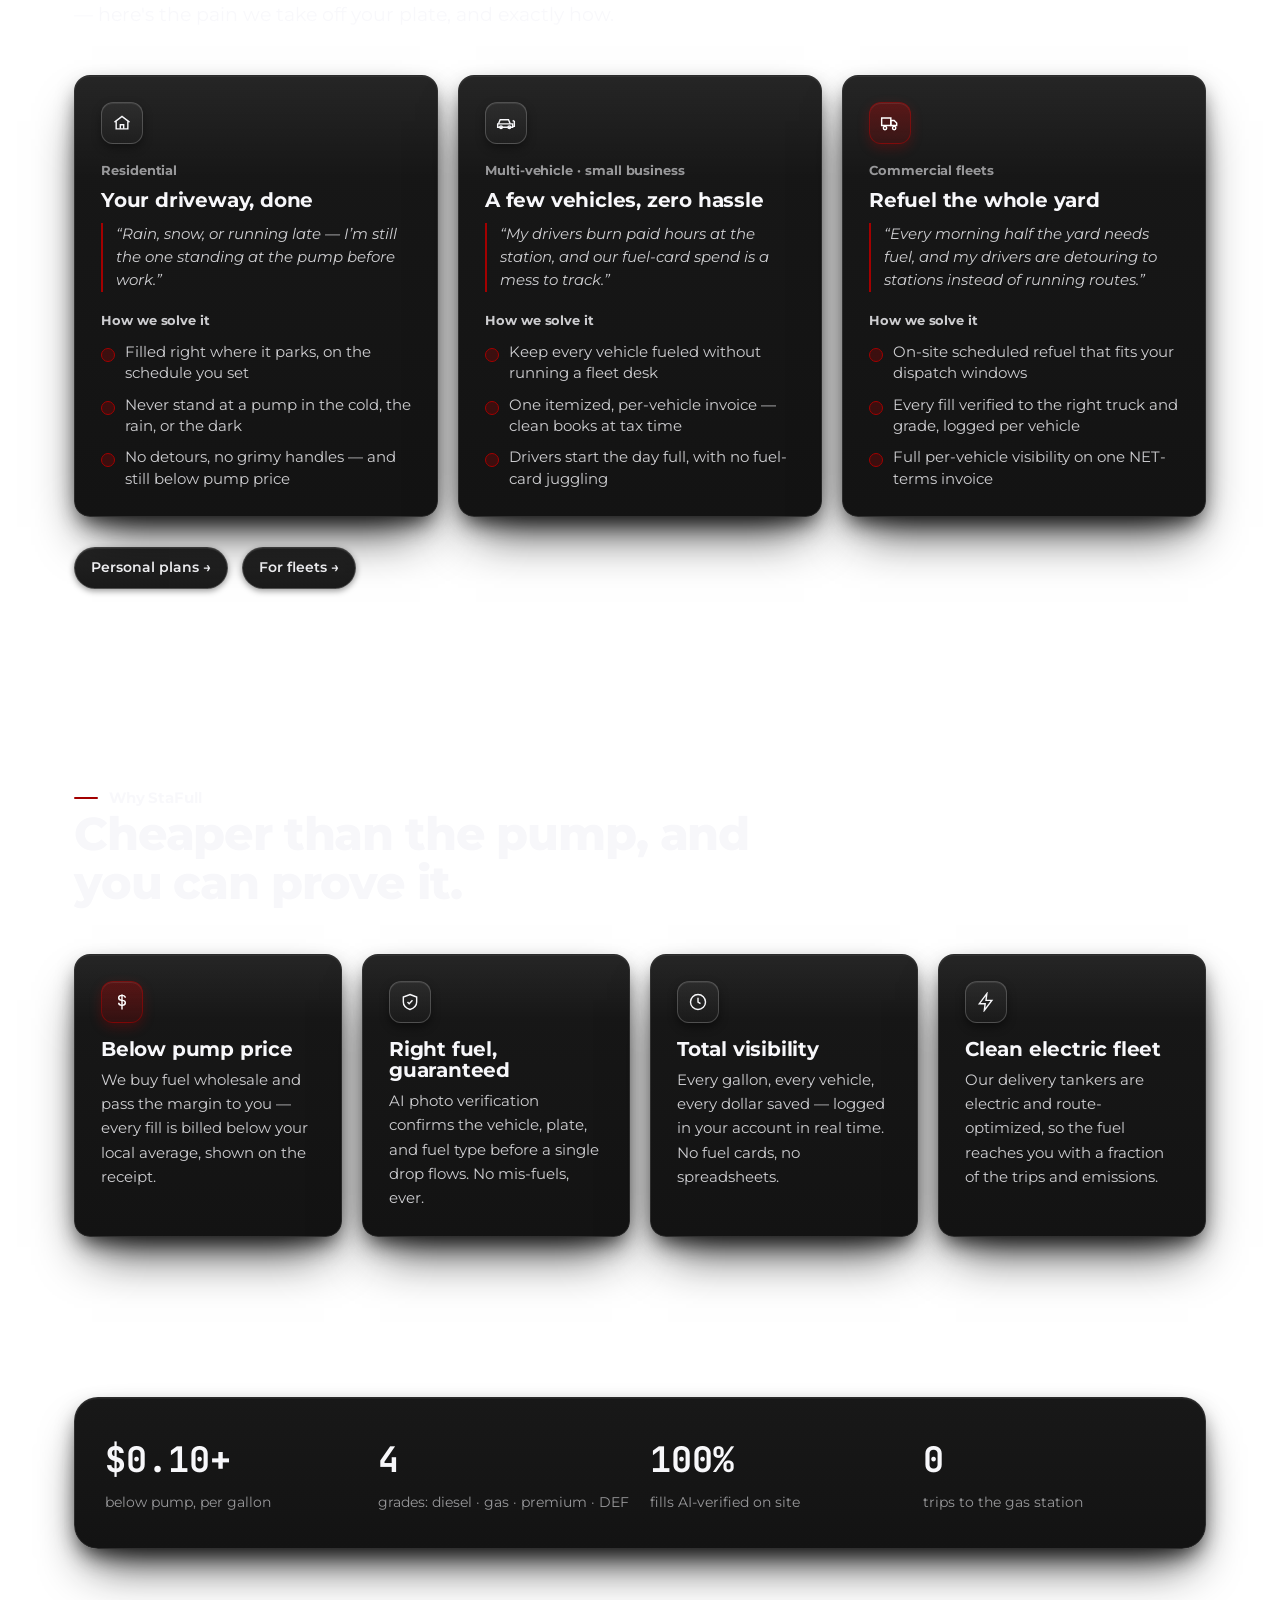
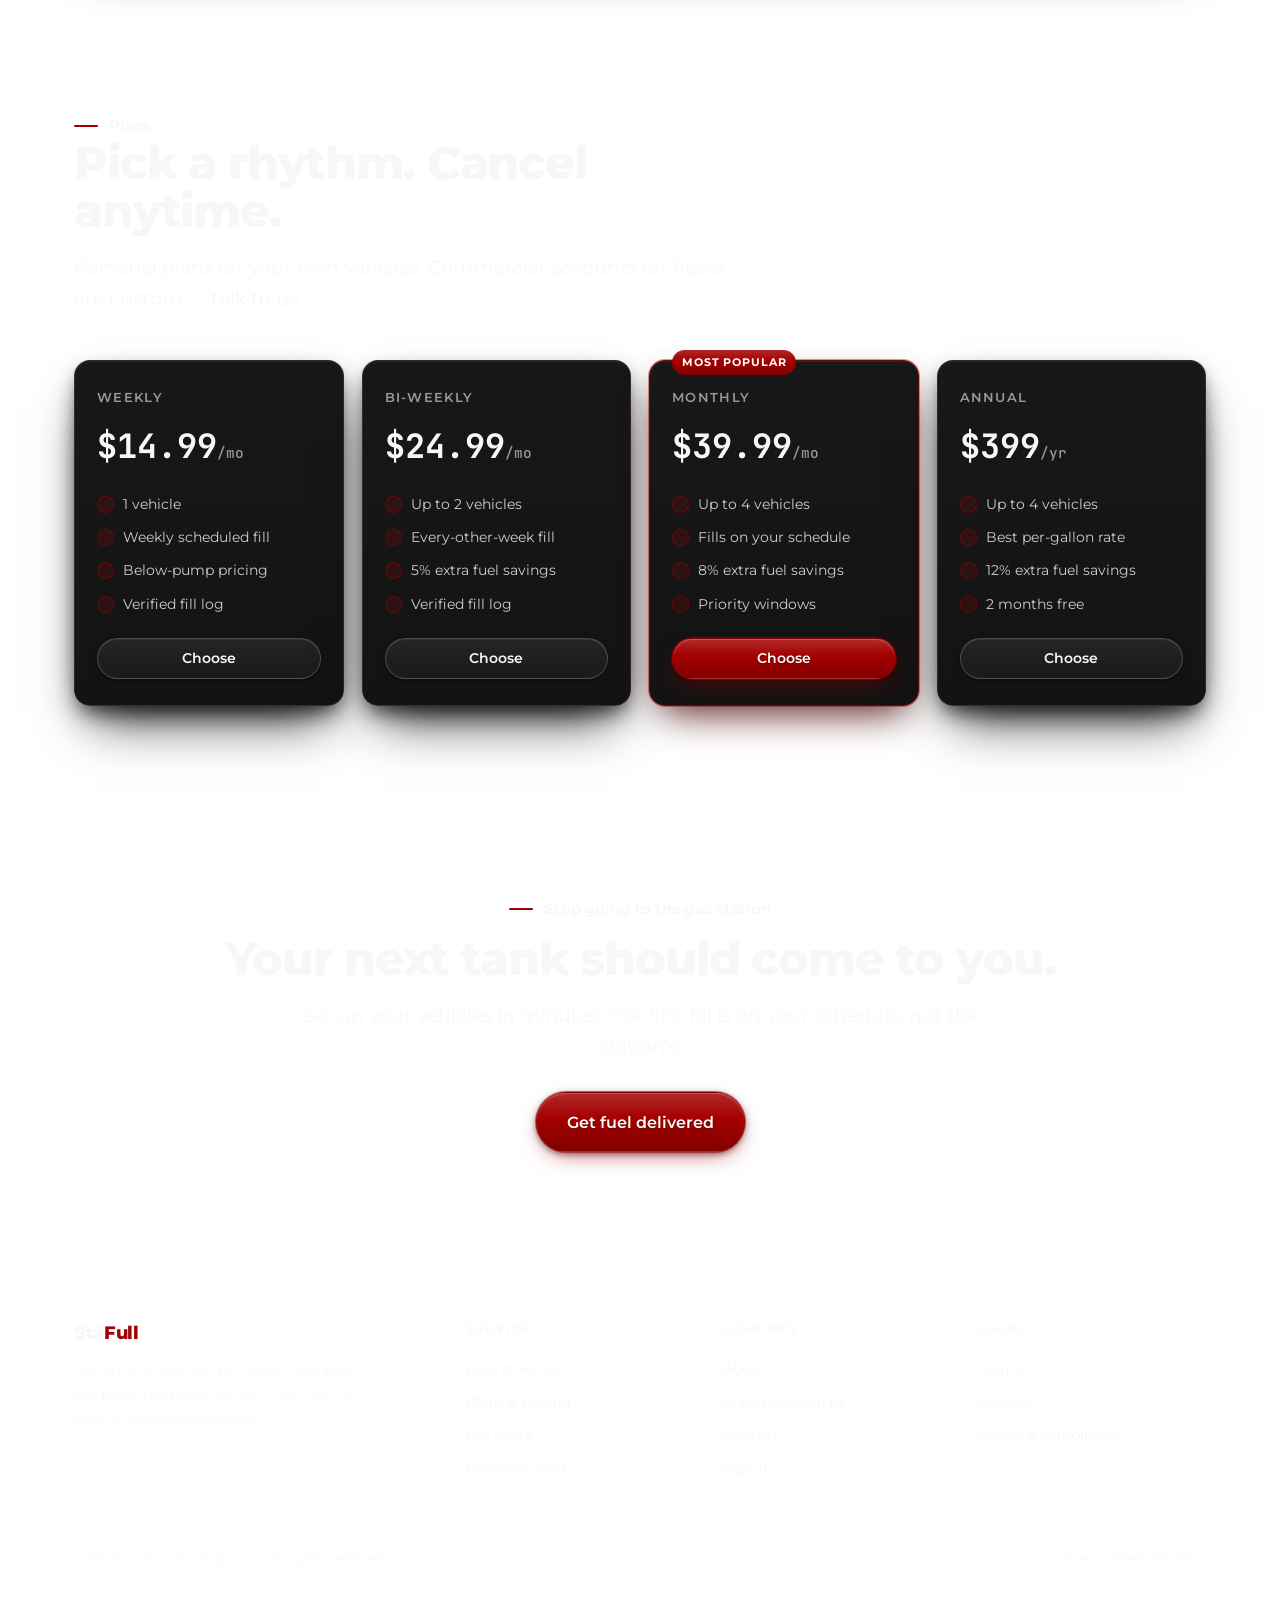
==== commit 095750ee: "Marquee: interleave value/badge/fuel item types so same-type never adjacent" ====
--- a/index.html
+++ b/index.html
@@ -75,27 +75,41 @@
 <div class="mq" aria-label="StaFull at a glance: $0.10 or more below pump on the daily local average; diesel, gas, premium and DEF; every fill AI-verified; AI-monitored safety; no fuel cards; on your schedule; cancel anytime; licensed and insured; EV tanker fleet; serving Dallas–Fort Worth. Compliant with US DOT, PHMSA hazmat regulations, EPA SPCC, OSHA and NFPA 30A.">
   <div class="mq-track" aria-hidden="true">
     <span class="mq-item"><b>$0.10+ below pump</b><span class="mq-mut">daily local average</span></span><span class="mq-dot"></span>
-    <span class="mq-item"><i class="mq-fd diesel"></i>Diesel</span><span class="mq-item"><i class="mq-fd gas"></i>Gas</span><span class="mq-item"><i class="mq-fd premium"></i>Premium</span><span class="mq-item"><i class="mq-fd def"></i>DEF</span><span class="mq-dot"></span>
+    <img class="mq-badge" src="assets/reg-dot.svg" alt="US DOT compliant" width="74" height="38"><span class="mq-dot"></span>
     <span class="mq-item">Every fill AI-verified</span><span class="mq-dot"></span>
+    <span class="mq-item"><i class="mq-fd diesel"></i>Diesel</span><span class="mq-dot"></span>
     <span class="mq-item">AI-monitored safety</span><span class="mq-dot"></span>
+    <img class="mq-badge" src="assets/reg-phmsa.svg" alt="PHMSA hazmat compliant" width="100" height="38"><span class="mq-dot"></span>
     <span class="mq-item">No fuel cards</span><span class="mq-dot"></span>
+    <span class="mq-item"><i class="mq-fd gas"></i>Gas</span><span class="mq-dot"></span>
     <span class="mq-item">On your schedule</span><span class="mq-dot"></span>
+    <img class="mq-badge" src="assets/reg-epa.svg" alt="EPA SPCC compliant" width="74" height="38"><span class="mq-dot"></span>
     <span class="mq-item">Cancel anytime</span><span class="mq-dot"></span>
+    <span class="mq-item"><i class="mq-fd premium"></i>Premium</span><span class="mq-dot"></span>
     <span class="mq-item">Licensed &amp; insured</span><span class="mq-dot"></span>
+    <img class="mq-badge" src="assets/reg-osha.svg" alt="OSHA compliant" width="84" height="38"><span class="mq-dot"></span>
     <span class="mq-item">EV tanker fleet</span><span class="mq-dot"></span>
+    <span class="mq-item"><i class="mq-fd def"></i>DEF</span><span class="mq-dot"></span>
     <span class="mq-item">Serving Dallas&ndash;Fort Worth</span><span class="mq-dot"></span>
-    <img class="mq-badge" src="assets/reg-dot.svg" alt="US DOT compliant" width="74" height="38"><img class="mq-badge" src="assets/reg-phmsa.svg" alt="PHMSA hazmat compliant" width="100" height="38"><img class="mq-badge" src="assets/reg-epa.svg" alt="EPA SPCC compliant" width="74" height="38"><img class="mq-badge" src="assets/reg-osha.svg" alt="OSHA compliant" width="84" height="38"><img class="mq-badge" src="assets/reg-nfpa.svg" alt="NFPA 30A compliant" width="120" height="38"><span class="mq-dot"></span>
+    <img class="mq-badge" src="assets/reg-nfpa.svg" alt="NFPA 30A compliant" width="120" height="38"><span class="mq-dot"></span>
     <span class="mq-item"><b>$0.10+ below pump</b><span class="mq-mut">daily local average</span></span><span class="mq-dot"></span>
-    <span class="mq-item"><i class="mq-fd diesel"></i>Diesel</span><span class="mq-item"><i class="mq-fd gas"></i>Gas</span><span class="mq-item"><i class="mq-fd premium"></i>Premium</span><span class="mq-item"><i class="mq-fd def"></i>DEF</span><span class="mq-dot"></span>
+    <img class="mq-badge" src="assets/reg-dot.svg" alt="" width="74" height="38"><span class="mq-dot"></span>
     <span class="mq-item">Every fill AI-verified</span><span class="mq-dot"></span>
+    <span class="mq-item"><i class="mq-fd diesel"></i>Diesel</span><span class="mq-dot"></span>
     <span class="mq-item">AI-monitored safety</span><span class="mq-dot"></span>
+    <img class="mq-badge" src="assets/reg-phmsa.svg" alt="" width="100" height="38"><span class="mq-dot"></span>
     <span class="mq-item">No fuel cards</span><span class="mq-dot"></span>
+    <span class="mq-item"><i class="mq-fd gas"></i>Gas</span><span class="mq-dot"></span>
     <span class="mq-item">On your schedule</span><span class="mq-dot"></span>
+    <img class="mq-badge" src="assets/reg-epa.svg" alt="" width="74" height="38"><span class="mq-dot"></span>
     <span class="mq-item">Cancel anytime</span><span class="mq-dot"></span>
+    <span class="mq-item"><i class="mq-fd premium"></i>Premium</span><span class="mq-dot"></span>
     <span class="mq-item">Licensed &amp; insured</span><span class="mq-dot"></span>
+    <img class="mq-badge" src="assets/reg-osha.svg" alt="" width="84" height="38"><span class="mq-dot"></span>
     <span class="mq-item">EV tanker fleet</span><span class="mq-dot"></span>
+    <span class="mq-item"><i class="mq-fd def"></i>DEF</span><span class="mq-dot"></span>
     <span class="mq-item">Serving Dallas&ndash;Fort Worth</span><span class="mq-dot"></span>
-    <img class="mq-badge" src="assets/reg-dot.svg" alt="" width="74" height="38"><img class="mq-badge" src="assets/reg-phmsa.svg" alt="" width="100" height="38"><img class="mq-badge" src="assets/reg-epa.svg" alt="" width="74" height="38"><img class="mq-badge" src="assets/reg-osha.svg" alt="" width="84" height="38"><img class="mq-badge" src="assets/reg-nfpa.svg" alt="" width="120" height="38"><span class="mq-dot"></span>
+    <img class="mq-badge" src="assets/reg-nfpa.svg" alt="" width="120" height="38"><span class="mq-dot"></span>
   </div>
 </div>
 
--- a/styles.css
+++ b/styles.css
@@ -349,7 +349,7 @@
 .mq::after{right:0;background:linear-gradient(270deg,#0b0b0d,transparent)}
 .mq-track{display:flex;align-items:center;width:max-content;padding:17px 0;will-change:transform;backface-visibility:hidden;animation:mq-scroll 60s linear infinite}
 .mq:hover .mq-track{animation-play-state:paused}
-.mq-item{display:inline-flex;align-items:center;gap:9px;padding:0 26px;font-family:var(--mono);font-size:.86rem;letter-spacing:.01em;color:var(--fg-2);white-space:nowrap}
+.mq-item{display:inline-flex;align-items:center;gap:9px;padding:0 18px;font-family:var(--mono);font-size:.86rem;letter-spacing:.01em;color:var(--fg-2);white-space:nowrap}
 .mq-item b{color:var(--fg);font-weight:700}
 .mq-mut{color:var(--fg-3)}
 .mq-fd{width:9px;height:9px;border-radius:2px;background:var(--fg-3);flex:none}
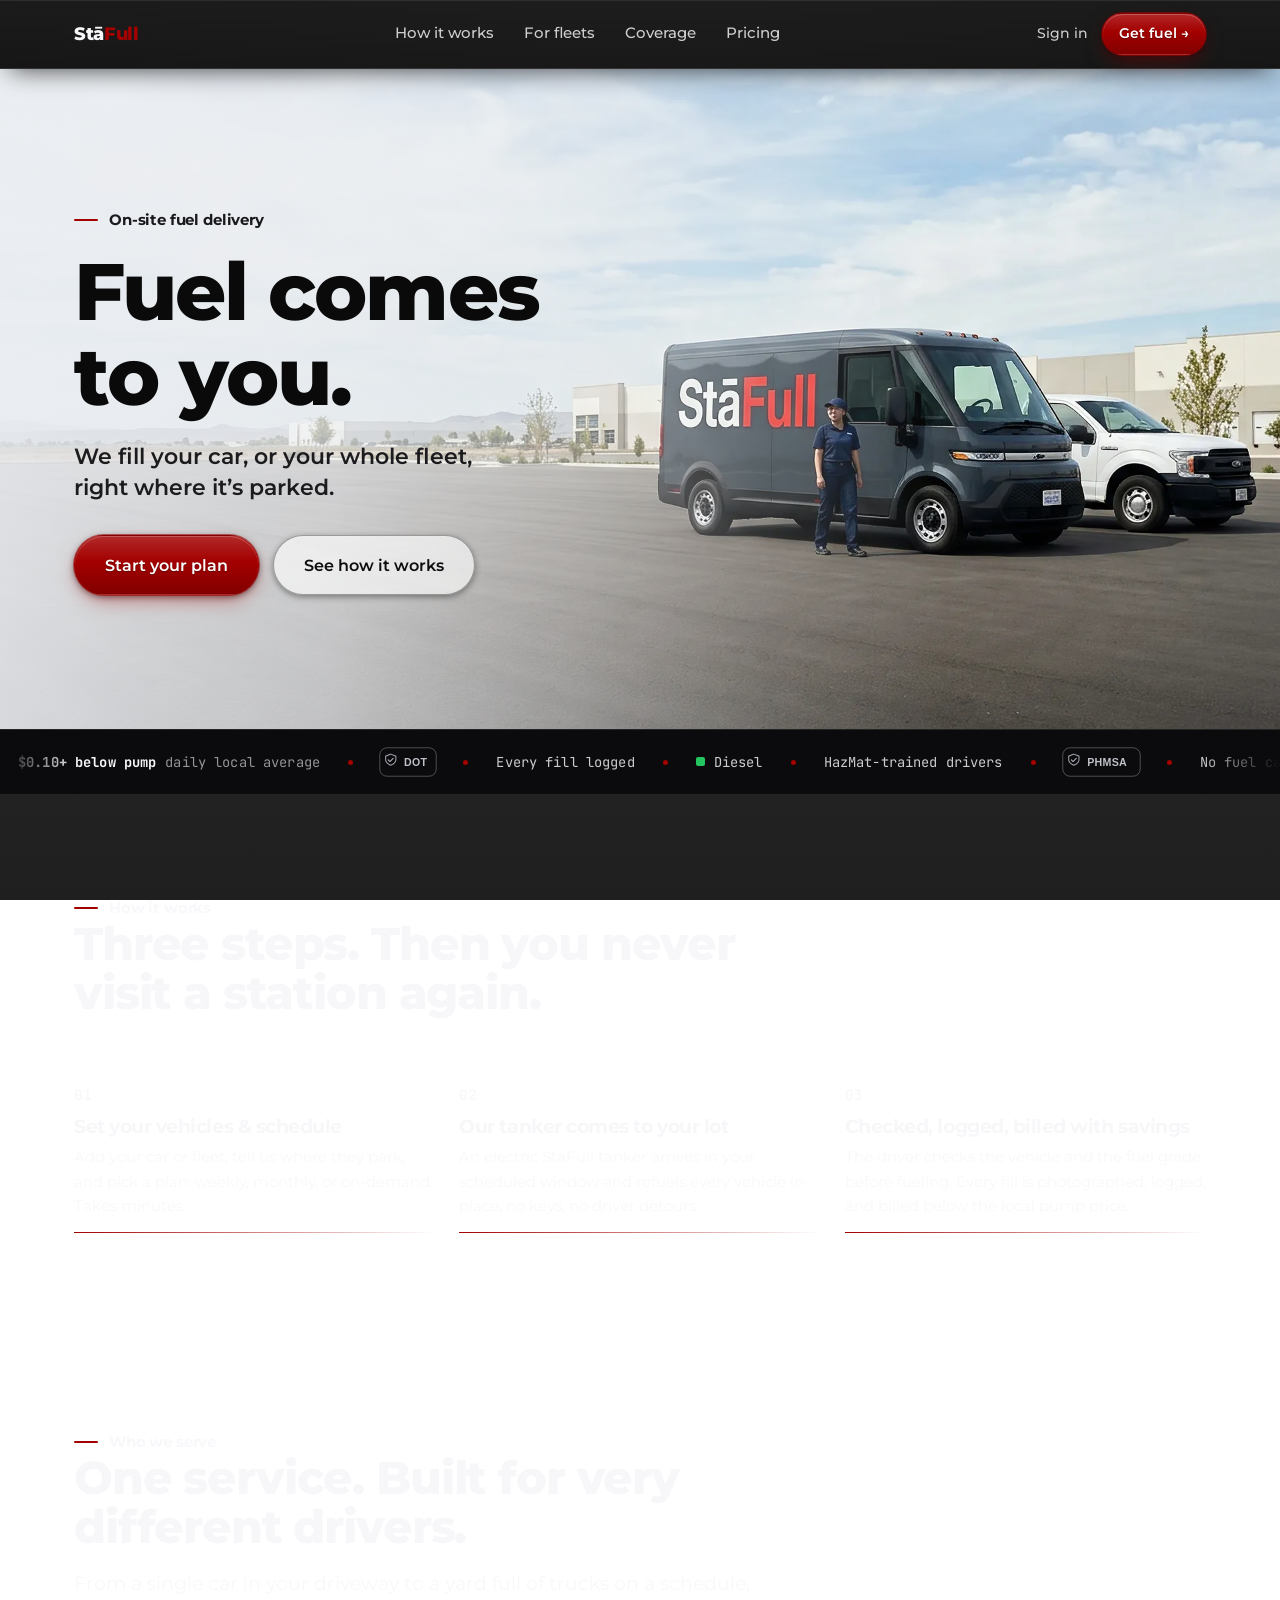
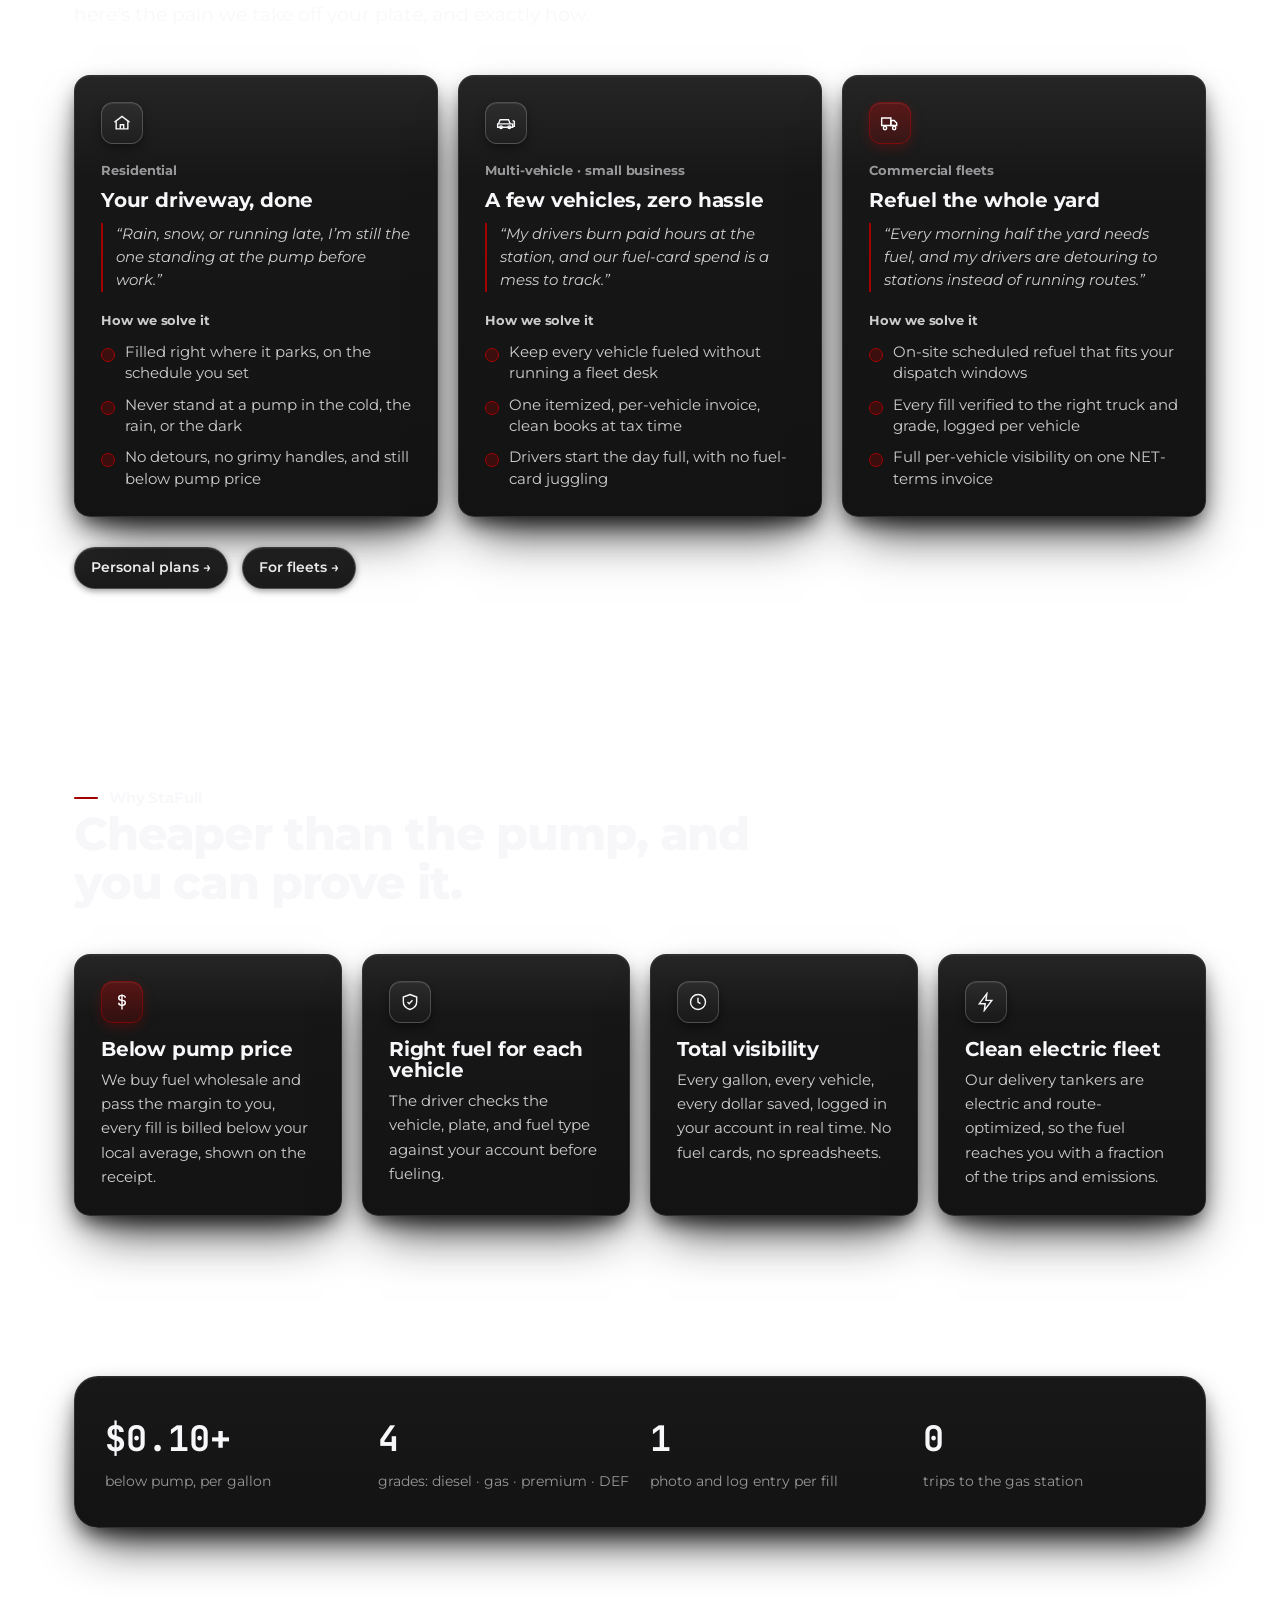
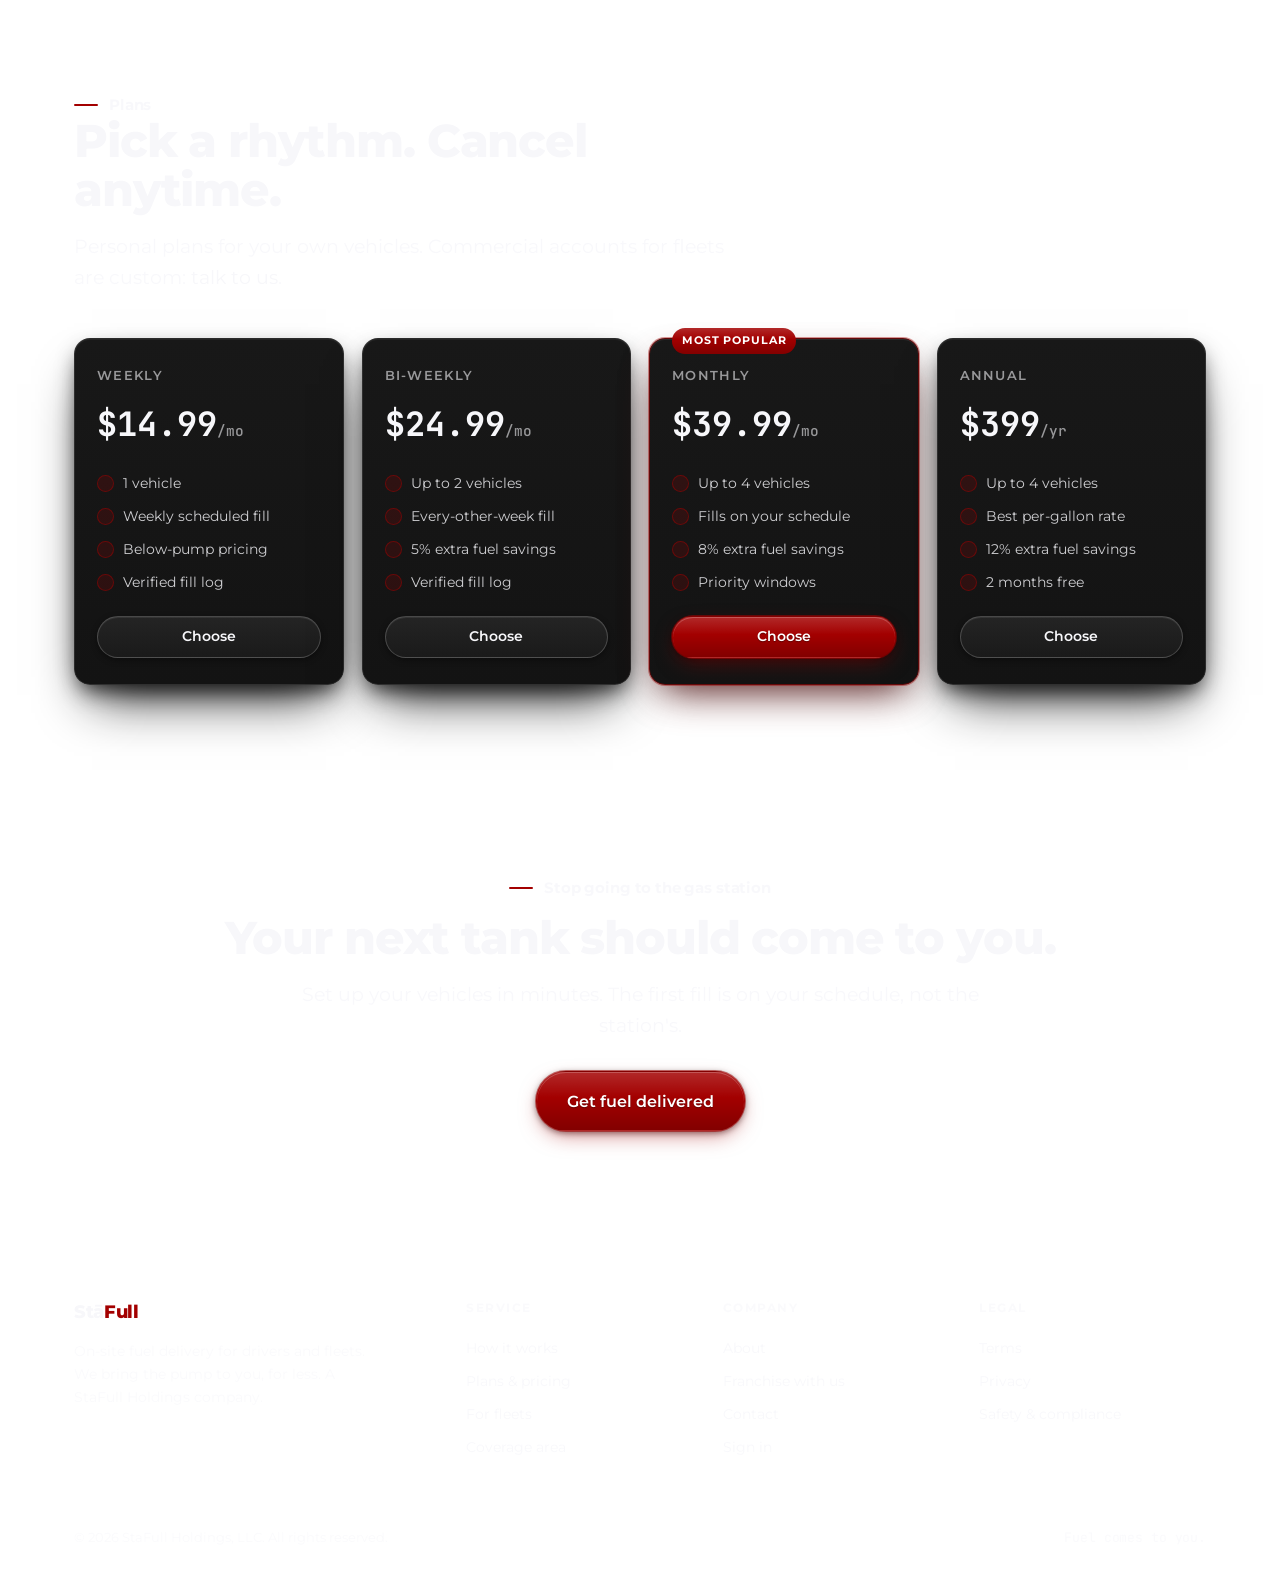
==== commit 97607dd0: "[SITE] Remove unbacked AI verification claims and em dashes from site copy The site said every fill " ====
--- a/index.html
+++ b/index.html
@@ -3,14 +3,14 @@
 <head>
 <meta charset="UTF-8">
 <meta name="viewport" content="width=device-width, initial-scale=1.0">
-<title>StaFull — fuel delivered to your vehicle, for less than the pump</title>
-<meta name="description" content="StaFull delivers fuel on-site to your car or your whole fleet — diesel, gas, premium, DEF — right where it's parked, for less than the pump. No detours, no fuel cards, every gallon verified.">
+<title>StaFull | fuel delivered to your vehicle, for less than the pump</title>
+<meta name="description" content="StaFull delivers fuel on-site to your car or your whole fleet (diesel, gas, premium, DEF) right where it's parked, for less than the pump. No detours, no fuel cards, every gallon logged.">
 <meta name="theme-color" content="#08080a">
 <link rel="icon" type="image/svg+xml" href="logo.svg">
 <link rel="canonical" href="https://stafull.com/">
 <meta property="og:type" content="website">
-<meta property="og:title" content="StaFull — fuel comes to you.">
-<meta property="og:description" content="On-site fuel delivery for your car or fleet, for less than the pump. Every gallon verified and logged.">
+<meta property="og:title" content="StaFull | fuel comes to you.">
+<meta property="og:description" content="On-site fuel delivery for your car or fleet, for less than the pump. Every gallon logged.">
 <meta property="og:url" content="https://stafull.com/">
 <meta property="og:image" content="https://stafull.com/og.png">
 <meta name="twitter:card" content="summary_large_image">
@@ -62,7 +62,7 @@
     <div class="hero-copy" data-rise>
       <span class="kicker">On-site fuel delivery</span>
       <h1 class="h-hero">Fuel comes to you.</h1>
-      <p class="hero-sub">We fill your car &mdash; or your whole fleet &mdash; right where it&rsquo;s parked.</p>
+      <p class="hero-sub">We fill your car, or your whole fleet, right where it&rsquo;s parked.</p>
       <div class="hero-cta">
         <a href="signin.html" class="btn btn-red btn-lg">Start your plan</a>
         <a href="index.html#how" class="btn btn-ghost btn-lg">See how it works</a>
@@ -71,14 +71,14 @@
   </div>
 </section>
 
-<!-- TRUST MARQUEE — section separator -->
-<div class="mq" aria-label="StaFull at a glance: $0.10 or more below pump on the daily local average; diesel, gas, premium and DEF; every fill AI-verified; AI-monitored safety; no fuel cards; on your schedule; cancel anytime; licensed and insured; EV tanker fleet; serving Dallas–Fort Worth. Compliant with US DOT, PHMSA hazmat regulations, EPA SPCC, OSHA and NFPA 30A.">
+<!-- TRUST MARQUEE, section separator -->
+<div class="mq" aria-label="StaFull at a glance: $0.10 or more below pump on the daily local average; diesel, gas, premium and DEF; every fill logged; HazMat-trained drivers; no fuel cards; on your schedule; cancel anytime; licensed and insured; EV tanker fleet; serving Dallas-Fort Worth. Compliant with US DOT, PHMSA hazmat regulations, EPA SPCC, OSHA and NFPA 30A.">
   <div class="mq-track" aria-hidden="true">
     <span class="mq-item"><b>$0.10+ below pump</b><span class="mq-mut">daily local average</span></span><span class="mq-dot"></span>
     <img class="mq-badge" src="assets/reg-dot.svg" alt="US DOT compliant" width="74" height="38"><span class="mq-dot"></span>
-    <span class="mq-item">Every fill AI-verified</span><span class="mq-dot"></span>
+    <span class="mq-item">Every fill logged</span><span class="mq-dot"></span>
     <span class="mq-item"><i class="mq-fd diesel"></i>Diesel</span><span class="mq-dot"></span>
-    <span class="mq-item">AI-monitored safety</span><span class="mq-dot"></span>
+    <span class="mq-item">HazMat-trained drivers</span><span class="mq-dot"></span>
     <img class="mq-badge" src="assets/reg-phmsa.svg" alt="PHMSA hazmat compliant" width="100" height="38"><span class="mq-dot"></span>
     <span class="mq-item">No fuel cards</span><span class="mq-dot"></span>
     <span class="mq-item"><i class="mq-fd gas"></i>Gas</span><span class="mq-dot"></span>
@@ -90,13 +90,13 @@
     <img class="mq-badge" src="assets/reg-osha.svg" alt="OSHA compliant" width="84" height="38"><span class="mq-dot"></span>
     <span class="mq-item">EV tanker fleet</span><span class="mq-dot"></span>
     <span class="mq-item"><i class="mq-fd def"></i>DEF</span><span class="mq-dot"></span>
-    <span class="mq-item">Serving Dallas&ndash;Fort Worth</span><span class="mq-dot"></span>
+    <span class="mq-item">Serving Dallas-Fort Worth</span><span class="mq-dot"></span>
     <img class="mq-badge" src="assets/reg-nfpa.svg" alt="NFPA 30A compliant" width="120" height="38"><span class="mq-dot"></span>
     <span class="mq-item"><b>$0.10+ below pump</b><span class="mq-mut">daily local average</span></span><span class="mq-dot"></span>
     <img class="mq-badge" src="assets/reg-dot.svg" alt="" width="74" height="38"><span class="mq-dot"></span>
-    <span class="mq-item">Every fill AI-verified</span><span class="mq-dot"></span>
+    <span class="mq-item">Every fill logged</span><span class="mq-dot"></span>
     <span class="mq-item"><i class="mq-fd diesel"></i>Diesel</span><span class="mq-dot"></span>
-    <span class="mq-item">AI-monitored safety</span><span class="mq-dot"></span>
+    <span class="mq-item">HazMat-trained drivers</span><span class="mq-dot"></span>
     <img class="mq-badge" src="assets/reg-phmsa.svg" alt="" width="100" height="38"><span class="mq-dot"></span>
     <span class="mq-item">No fuel cards</span><span class="mq-dot"></span>
     <span class="mq-item"><i class="mq-fd gas"></i>Gas</span><span class="mq-dot"></span>
@@ -108,7 +108,7 @@
     <img class="mq-badge" src="assets/reg-osha.svg" alt="" width="84" height="38"><span class="mq-dot"></span>
     <span class="mq-item">EV tanker fleet</span><span class="mq-dot"></span>
     <span class="mq-item"><i class="mq-fd def"></i>DEF</span><span class="mq-dot"></span>
-    <span class="mq-item">Serving Dallas&ndash;Fort Worth</span><span class="mq-dot"></span>
+    <span class="mq-item">Serving Dallas-Fort Worth</span><span class="mq-dot"></span>
     <img class="mq-badge" src="assets/reg-nfpa.svg" alt="" width="120" height="38"><span class="mq-dot"></span>
   </div>
 </div>
@@ -120,9 +120,9 @@
     <h2 class="h2">Three steps. Then you never visit a station again.</h2>
   </div>
   <div class="steps">
-    <div class="step" data-rise><h3>Set your vehicles &amp; schedule</h3><p>Add your car or fleet, tell us where they park, and pick a plan — weekly, monthly, or on-demand. Takes minutes.</p><div class="step-line"></div></div>
-    <div class="step" data-rise><h3>Our tanker comes to your lot</h3><p>An electric StaFull tanker arrives in your scheduled window and refuels every vehicle in place — no keys, no driver detours.</p><div class="step-line"></div></div>
-    <div class="step" data-rise><h3>Verified, logged, billed with savings</h3><p>AI confirms the right vehicle and the right fuel before a drop flows. Every fill is photographed, logged, and billed below the local pump price.</p><div class="step-line"></div></div>
+    <div class="step" data-rise><h3>Set your vehicles &amp; schedule</h3><p>Add your car or fleet, tell us where they park, and pick a plan: weekly, monthly, or on-demand. Takes minutes.</p><div class="step-line"></div></div>
+    <div class="step" data-rise><h3>Our tanker comes to your lot</h3><p>An electric StaFull tanker arrives in your scheduled window and refuels every vehicle in place, no keys, no driver detours.</p><div class="step-line"></div></div>
+    <div class="step" data-rise><h3>Checked, logged, billed with savings</h3><p>The driver checks the vehicle and the fuel grade before fueling. Every fill is photographed, logged, and billed below the local pump price.</p><div class="step-line"></div></div>
   </div>
 </div></section>
 
@@ -131,19 +131,19 @@
   <div class="section-head" data-rise>
     <span class="kicker">Who we serve</span>
     <h2 class="h2">One service. Built for very different drivers.</h2>
-    <p class="lede">From a single car in your driveway to a yard full of trucks on a schedule — here's the pain we take off your plate, and exactly how.</p>
+    <p class="lede">From a single car in your driveway to a yard full of trucks on a schedule, here's the pain we take off your plate, and exactly how.</p>
   </div>
   <div class="grid g-3">
     <div class="card seg" data-rise>
       <div class="ic"><svg viewBox="0 0 24 24" width="20" height="20" fill="none" stroke="currentColor" stroke-width="1.7"><path d="M3 11l9-7 9 7"/><path d="M5 10v9h14v-9"/><path d="M10 19v-5h4v5"/></svg></div>
       <span class="num-tag">Residential</span>
       <h3 class="h3">Your driveway, done</h3>
-      <p class="seg-pain">&ldquo;Rain, snow, or running late &mdash; I&rsquo;m still the one standing at the pump before work.&rdquo;</p>
+      <p class="seg-pain">&ldquo;Rain, snow, or running late, I&rsquo;m still the one standing at the pump before work.&rdquo;</p>
       <p class="label-need">How we solve it</p>
       <ul class="seg-sol">
         <li>Filled right where it parks, on the schedule you set</li>
         <li>Never stand at a pump in the cold, the rain, or the dark</li>
-        <li>No detours, no grimy handles &mdash; and still below pump price</li>
+        <li>No detours, no grimy handles, and still below pump price</li>
       </ul>
     </div>
     <div class="card seg" data-rise>
@@ -154,7 +154,7 @@
       <p class="label-need">How we solve it</p>
       <ul class="seg-sol">
         <li>Keep every vehicle fueled without running a fleet desk</li>
-        <li>One itemized, per-vehicle invoice &mdash; clean books at tax time</li>
+        <li>One itemized, per-vehicle invoice, clean books at tax time</li>
         <li>Drivers start the day full, with no fuel-card juggling</li>
       </ul>
     </div>
@@ -184,9 +184,9 @@
     <h2 class="h2">Cheaper than the pump, and you can prove it.</h2>
   </div>
   <div class="grid g-4">
-    <div class="card" data-rise><div class="ic red"><svg viewBox="0 0 24 24" width="20" height="20" fill="none" stroke="currentColor" stroke-width="1.7"><path d="M12 3v18"/><path d="M16 7c0-1.7-1.8-3-4-3S8 5.3 8 7s1.8 3 4 3 4 1.3 4 3-1.8 3-4 3-4-1.3-4-3"/></svg></div><h3 class="h3">Below pump price</h3><p>We buy fuel wholesale and pass the margin to you — every fill is billed below your local average, shown on the receipt.</p></div>
-    <div class="card" data-rise><div class="ic"><svg viewBox="0 0 24 24" width="20" height="20" fill="none" stroke="currentColor" stroke-width="1.7"><path d="M12 3l8 3v6c0 5-3.5 7.5-8 9-4.5-1.5-8-4-8-9V6z"/><path d="M9 12l2 2 4-4"/></svg></div><h3 class="h3">Right fuel, guaranteed</h3><p>AI photo verification confirms the vehicle, plate, and fuel type before a single drop flows. No mis-fuels, ever.</p></div>
-    <div class="card" data-rise><div class="ic"><svg viewBox="0 0 24 24" width="20" height="20" fill="none" stroke="currentColor" stroke-width="1.7"><circle cx="12" cy="12" r="9"/><path d="M12 7v5l3 2"/></svg></div><h3 class="h3">Total visibility</h3><p>Every gallon, every vehicle, every dollar saved — logged in your account in real time. No fuel cards, no spreadsheets.</p></div>
+    <div class="card" data-rise><div class="ic red"><svg viewBox="0 0 24 24" width="20" height="20" fill="none" stroke="currentColor" stroke-width="1.7"><path d="M12 3v18"/><path d="M16 7c0-1.7-1.8-3-4-3S8 5.3 8 7s1.8 3 4 3 4 1.3 4 3-1.8 3-4 3-4-1.3-4-3"/></svg></div><h3 class="h3">Below pump price</h3><p>We buy fuel wholesale and pass the margin to you, every fill is billed below your local average, shown on the receipt.</p></div>
+    <div class="card" data-rise><div class="ic"><svg viewBox="0 0 24 24" width="20" height="20" fill="none" stroke="currentColor" stroke-width="1.7"><path d="M12 3l8 3v6c0 5-3.5 7.5-8 9-4.5-1.5-8-4-8-9V6z"/><path d="M9 12l2 2 4-4"/></svg></div><h3 class="h3">Right fuel for each vehicle</h3><p>The driver checks the vehicle, plate, and fuel type against your account before fueling.</p></div>
+    <div class="card" data-rise><div class="ic"><svg viewBox="0 0 24 24" width="20" height="20" fill="none" stroke="currentColor" stroke-width="1.7"><circle cx="12" cy="12" r="9"/><path d="M12 7v5l3 2"/></svg></div><h3 class="h3">Total visibility</h3><p>Every gallon, every vehicle, every dollar saved, logged in your account in real time. No fuel cards, no spreadsheets.</p></div>
     <div class="card" data-rise><div class="ic"><svg viewBox="0 0 24 24" width="20" height="20" fill="none" stroke="currentColor" stroke-width="1.7"><path d="M13 2L4 14h7l-1 8 9-12h-7z"/></svg></div><h3 class="h3">Clean electric fleet</h3><p>Our delivery tankers are electric and route-optimized, so the fuel reaches you with a fraction of the trips and emissions.</p></div>
   </div>
 </div></section>
@@ -196,7 +196,7 @@
   <div class="statband">
     <div class="s" data-rise><b>$0.10+</b><span>below pump, per gallon</span></div>
     <div class="s" data-rise><b>4</b><span>grades: diesel · gas · premium · DEF</span></div>
-    <div class="s" data-rise><b>100%</b><span>fills AI-verified on site</span></div>
+    <div class="s" data-rise><b>1</b><span>photo and log entry per fill</span></div>
     <div class="s" data-rise><b>0</b><span>trips to the gas station</span></div>
   </div>
 </div></section>
@@ -206,7 +206,7 @@
   <div class="section-head" data-rise>
     <span class="kicker">Plans</span>
     <h2 class="h2">Pick a rhythm. Cancel anytime.</h2>
-    <p class="lede">Personal plans for your own vehicles. Commercial accounts for fleets are custom — <a href="fleets.html" class="accent">talk to us</a>.</p>
+    <p class="lede">Personal plans for your own vehicles. Commercial accounts for fleets are custom: <a href="fleets.html" class="accent">talk to us</a>.</p>
   </div>
   <div class="plans">
     <div class="plan" data-rise><div class="pname">Weekly</div><div class="price">$14.99<small>/mo</small></div><ul><li>1 vehicle</li><li>Weekly scheduled fill</li><li>Below-pump pricing</li><li>Verified fill log</li></ul><a href="signin.html" class="btn btn-ghost btn-sm" style="width:100%;justify-content:center">Choose</a></div>
@@ -230,7 +230,7 @@
   <div class="footer-grid">
     <div>
       <a class="brand" href="index.html" aria-label="StaFull home"><span>Stā<b>Full</b></span></a>
-      <p class="footer-blurb">On-site fuel delivery for drivers and fleets. We bring the pump to you — for less. A StaFull Holdings company.</p>
+      <p class="footer-blurb">On-site fuel delivery for drivers and fleets. We bring the pump to you, for less. A StaFull Holdings company.</p>
     </div>
     <nav class="footer-col" aria-label="Service"><h4>Service</h4><a href="index.html#how">How it works</a><a href="pricing.html">Plans &amp; pricing</a><a href="fleets.html">For fleets</a><a href="coverage.html">Coverage area</a></nav>
     <nav class="footer-col" aria-label="Company"><h4>Company</h4><a href="about.html">About</a><a href="contact.html">Franchise with us</a><a href="contact.html">Contact</a><a href="signin.html">Sign in</a></nav>
--- a/styles.css
+++ b/styles.css
@@ -1,18 +1,18 @@
 /* ======================================================================
-   StaFull — real fuel-delivery business. Dark monochrome + single red accent.
+   StaFull, real fuel-delivery business. Dark monochrome + single red accent.
    Design system: marketing + shared primitives (the app chrome extends this).
    ====================================================================== */
 
 :root{
-  /* NEUTRAL greys only — pure R=G=B, no blue/purple/red tint anywhere in surfaces. */
+  /* NEUTRAL grays only, pure R=G=B, no blue/purple/red tint anywhere in surfaces. */
   --ink-900:#060606;          /* page (deepest) */
   --ink-850:#0d0d0d;
   --ink-800:#141414;          /* card base */
   --ink-750:#1a1a1a;
   --ink-700:#222222;          /* raised */
   --ink-600:#2c2c2c;          /* hover / chips */
-  /* page BG = lighter neutral-grey gradient, MORE gradient (wide range, lit top).
-     No colored wash — pure greyscale so it never reads purple. */
+  /* page BG = lighter neutral-gray gradient, MORE gradient (wide range, lit top).
+     No colored wash, pure grayscale so it never reads purple. */
   --page-grad:
     radial-gradient(1200px 760px at 50% -14%, rgba(255,255,255,.09), transparent 60%),
     linear-gradient(180deg,#3c3c3c 0%,#2c2c2c 42%,#1f1f1f 100%);
@@ -21,8 +21,8 @@
   --raise-grad:linear-gradient(180deg,#242424,#1a1a1a);
   --sheen:linear-gradient(180deg,rgba(255,255,255,.06),transparent 50%);
 
-  /* the ONE accent — brand red ONLY. No tints, shades, or other hues.
-     Used as FILLS / marks (button bg, dot, bar, border) — never as body/heading text.
+  /* the ONE accent, brand red ONLY. No tints, shades, or other hues.
+     Used as FILLS / marks (button bg, dot, bar, border), never as body/heading text.
      red-grad keeps the single hue but adds a top sheen for dimensionality. */
   --red:#a30000;
   --red-bright:#a30000;
@@ -30,16 +30,16 @@
   --red-grad:linear-gradient(180deg,rgba(255,255,255,.16),rgba(255,255,255,0) 44%,rgba(0,0,0,.20)),#a30000;
   --red-glow:0 0 0 1px rgba(163,0,0,.55),0 1px 0 rgba(255,255,255,.22) inset,0 8px 22px -6px rgba(163,0,0,.55),0 2px 6px rgba(0,0,0,.5);
 
-  /* SEMANTIC palette — bright, pure. FUNCTIONAL INDICATORS ONLY (status pills,
+  /* SEMANTIC palette, bright, pure. FUNCTIONAL INDICATORS ONLY (status pills,
      alerts, fuel-grade chips). NEVER used for page/card/text colors. The only
-     red anywhere is the brand red #a30000 above — no other red shade exists. */
-  --ok:#22c55e;      /* green  — success / complete / paid / active / verified */
-  --info:#3b82f6;    /* blue   — en route / driving / informational */
-  --live:#06b6d4;    /* cyan   — in progress / dispensing / on route (active flow) */
-  --warn:#fbbf24;    /* amber  — scheduled / pre-trip / ramping / due */
+     red anywhere is the brand red #a30000 above, no other red shade exists. */
+  --ok:#22c55e;      /* green , success / complete / paid / active / verified */
+  --info:#3b82f6;    /* blue  , en route / driving / informational */
+  --live:#06b6d4;    /* cyan  , in progress / dispensing / on route (active flow) */
+  --warn:#fbbf24;    /* amber , scheduled / pre-trip / ramping / due */
   --purple:#a855f7;  /* premium fuel grade */
 
-  /* text (monochrome) — lifted for contrast/readability */
+  /* text (monochrome), lifted for contrast/readability */
   --fg:#f7f7fa;
   --fg-2:rgba(247,247,250,.82);
   --fg-3:rgba(247,247,250,.58);
@@ -77,7 +77,7 @@
 .skip{position:absolute;left:-9999px}
 .skip:focus{left:14px;top:14px;z-index:200;background:var(--red);color:#fff;padding:10px 16px;border-radius:var(--r)}
 
-/* eyebrow / kicker — clean, readable Montserrat (no mono, no all-caps tracking) */
+/* eyebrow / kicker, clean, readable Montserrat (no mono, no all-caps tracking) */
 .kicker{display:inline-flex;align-items:center;gap:11px;font-family:var(--font);font-size:.95rem;
   font-weight:700;letter-spacing:-.01em;text-transform:none;color:var(--fg-2)}
 .kicker::before{content:"";width:24px;height:2px;background:var(--red);border-radius:2px}
@@ -88,7 +88,7 @@
 .h2{font-size:clamp(1.9rem,3.6vw,2.9rem);font-weight:800}
 .h3{font-size:1.25rem;font-weight:700;letter-spacing:-.01em}
 .lede{color:var(--fg-2);font-size:clamp(1.02rem,1.5vw,1.2rem);max-width:54ch}
-/* headings stay monochrome — red is never used as text. .accent just keeps full white emphasis. */
+/* headings stay monochrome, red is never used as text. .accent just keeps full white emphasis. */
 .accent{color:var(--fg)}
 a.accent{text-decoration:underline;text-underline-offset:3px;text-decoration-color:rgba(255,255,255,.32)}
 
@@ -234,12 +234,12 @@
 .footer-base{display:flex;justify-content:space-between;align-items:center;margin-top:40px;
   padding-top:22px;border-top:1px solid var(--line);color:var(--fg-3);font-size:.82rem;flex-wrap:wrap;gap:10px}
 
-/* fuel chips — MONOCHROME (no hue), distinguished by label */
+/* fuel chips, MONOCHROME (no hue), distinguished by label */
 .fuel-chip{display:inline-flex;align-items:center;gap:7px;font-family:var(--mono);font-size:.72rem;
   font-weight:600;color:var(--fg-2);background:rgba(255,255,255,.04);border:1px solid var(--line-2);
   padding:4px 10px;border-radius:var(--r-pill)}
 .fuel-chip::before{content:"";width:7px;height:7px;border-radius:2px;background:var(--fg-3)}
-/* per-grade dot colors (bright semantic) — chip bg/border stay monochrome */
+/* per-grade dot colors (bright semantic), chip bg/border stay monochrome */
 .fuel-chip-diesel::before{background:var(--ok)}
 .fuel-chip-regular::before{background:var(--warn)}
 .fuel-chip-premium::before{background:var(--purple)}
@@ -284,7 +284,7 @@
   mask:linear-gradient(180deg,transparent,#000 28%,#000 72%,transparent)}
 .hero .wrap{position:relative;z-index:1}
 .hero-visual{position:relative}
-/* full-bleed photo hero — image is the background, copy overlaid on the open left */
+/* full-bleed photo hero, image is the background, copy overlaid on the open left */
 .hero{position:relative;min-height:660px;display:flex;align-items:center;padding:64px 0;overflow:hidden}
 .hero-img{position:absolute;inset:0;z-index:0}
 .hero-img img{width:100%;height:100%;object-fit:cover;object-position:left 66%}
@@ -342,7 +342,7 @@
   .hero .btn-ghost{color:#0d0d0d;border-color:rgba(0,0,0,.34);background:rgba(255,255,255,.62)}
 }
 
-/* trust marquee — full-bleed section separator under the hero */
+/* trust marquee, full-bleed section separator under the hero */
 .mq{position:relative;overflow:hidden;background:#0b0b0d;border-top:1px solid var(--line);border-bottom:1px solid var(--line)}
 .mq::before,.mq::after{content:"";position:absolute;top:0;bottom:0;width:80px;z-index:2;pointer-events:none}
 .mq::before{left:0;background:linear-gradient(90deg,#0b0b0d,transparent)}
